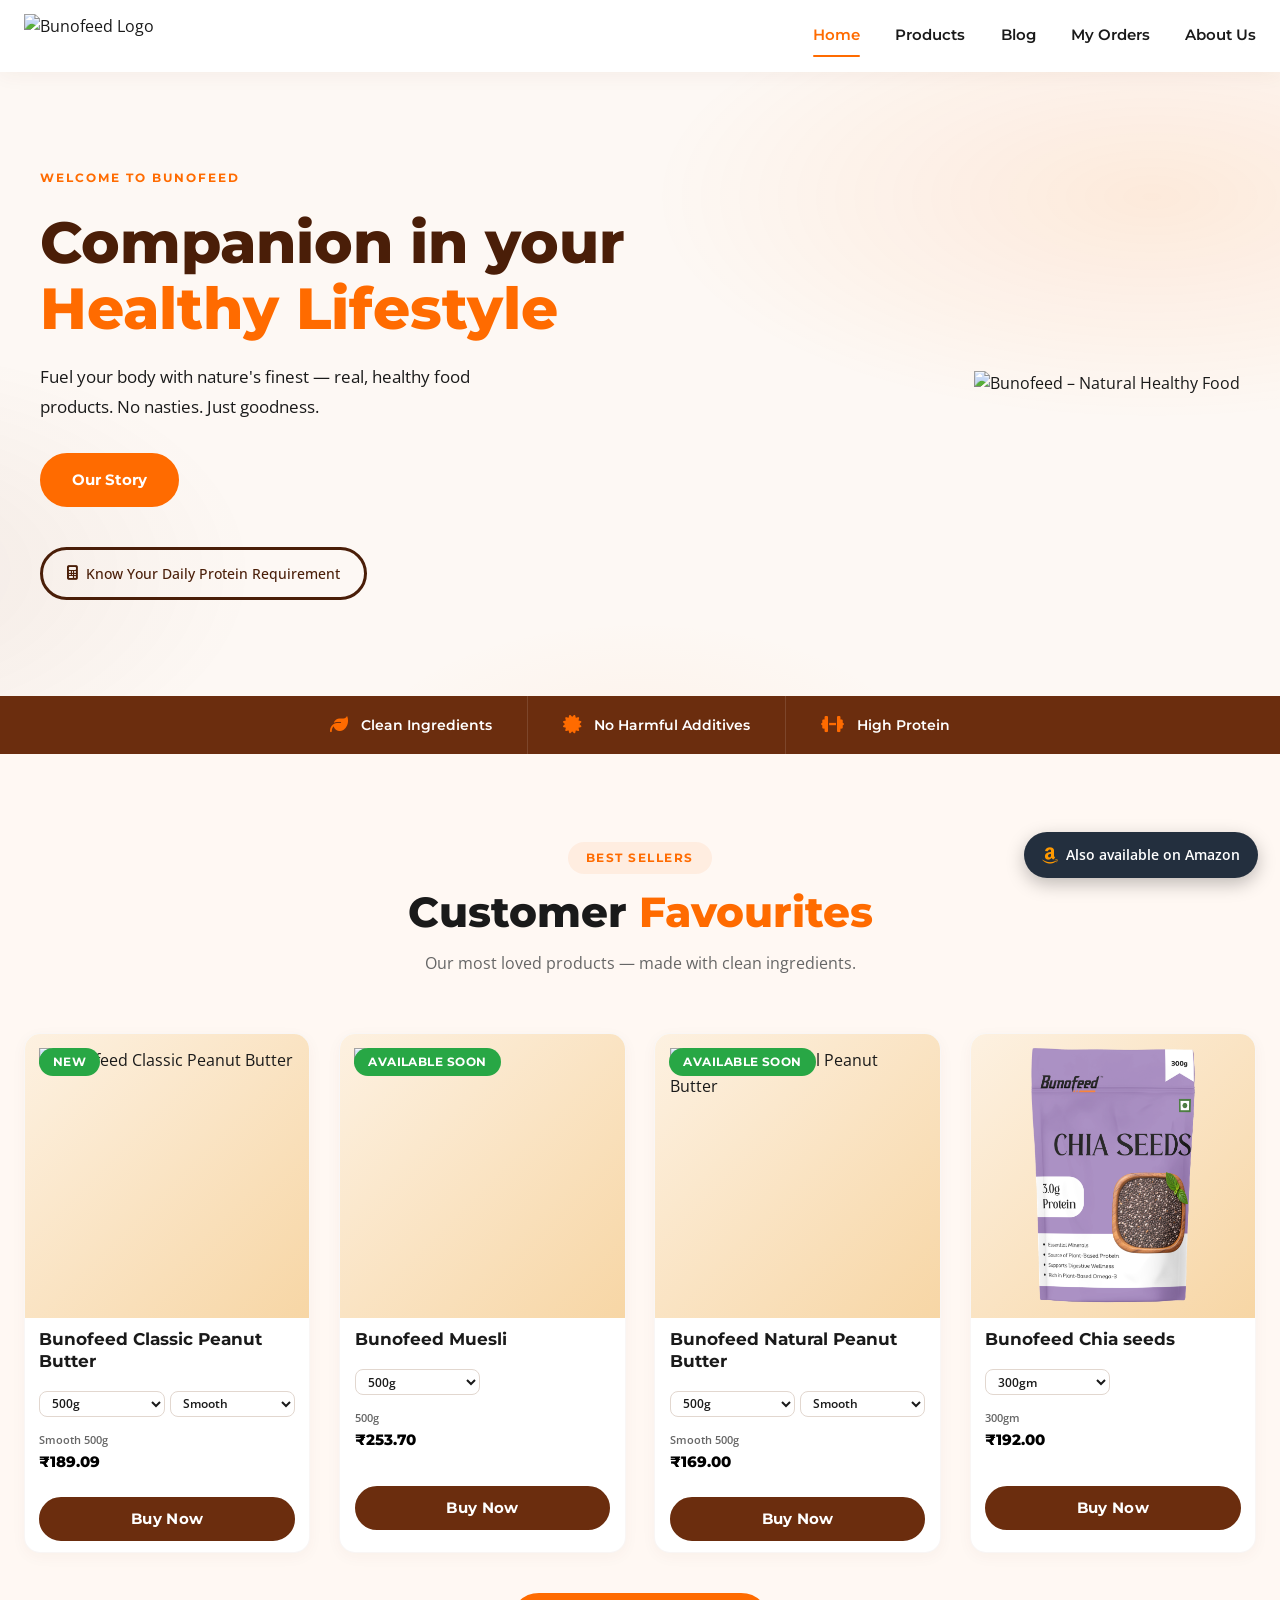
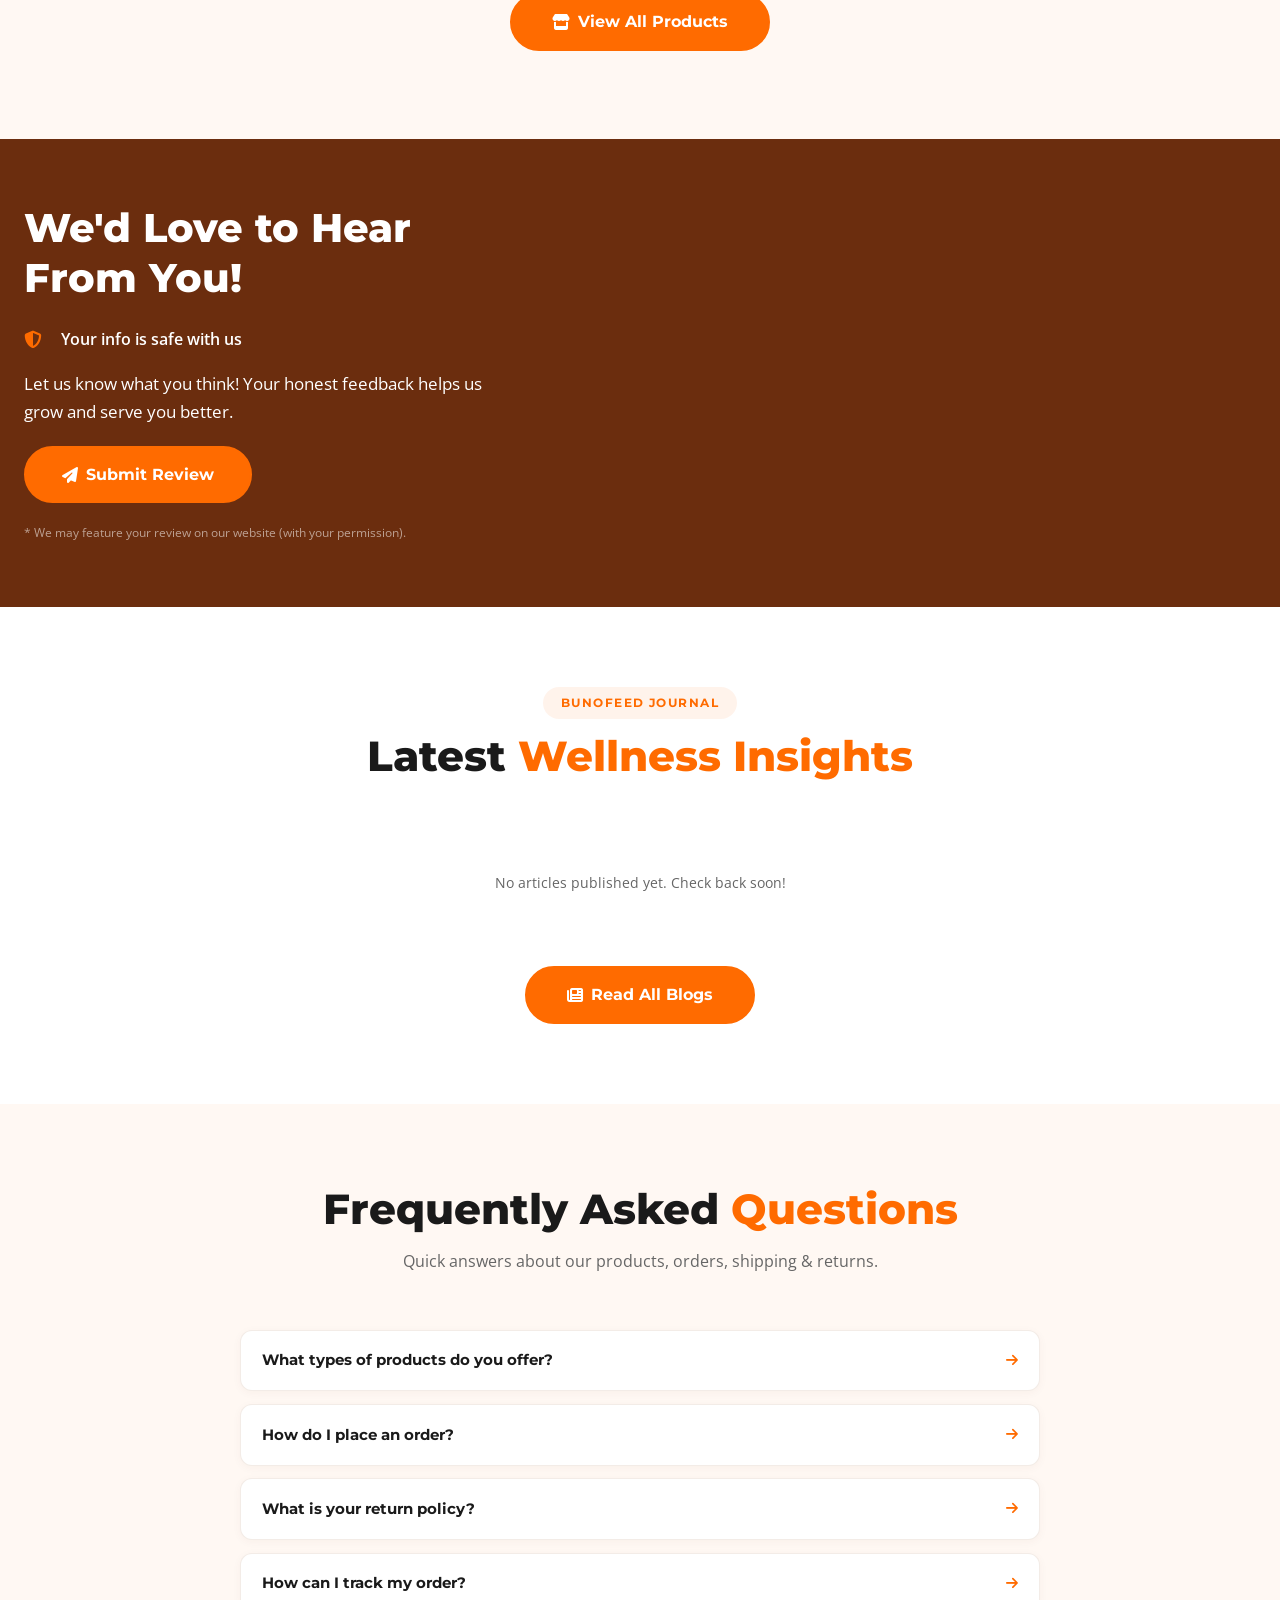
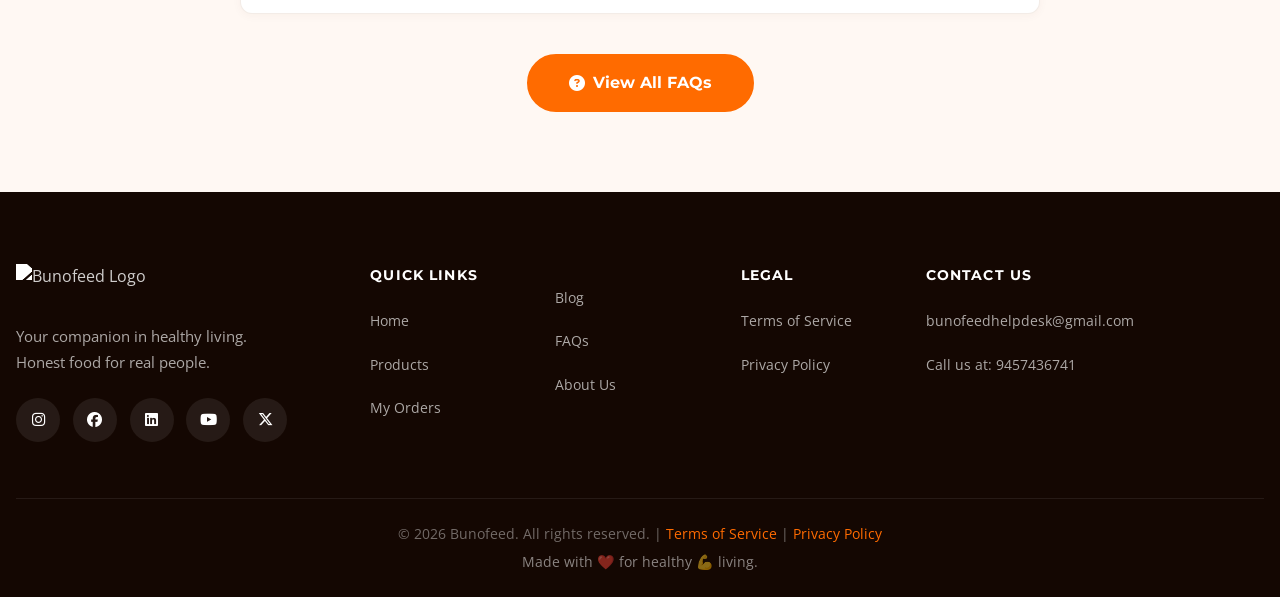
==== index.html @ ca1f2209 "Add files via upload" ====
<!DOCTYPE html>
<html lang="en">
<head>
<!-- Google tag (gtag.js) -->
<script async src="https://www.googletagmanager.com/gtag/js?id=G-GJ6EV9SN7Q"></script>
<script>
  window.dataLayer = window.dataLayer || [];
  function gtag(){dataLayer.push(arguments);}
  gtag('js', new Date());

  gtag('config', 'G-GJ6EV9SN7Q', { debug_mode: true });
</script>
  <!-- Character Encoding -->
  <meta charset="UTF-8">

  <!-- Mobile Responsive -->
  <meta name="viewport" content="width=device-width, initial-scale=1.0, viewport-fit=cover">

  <!-- Primary SEO -->
  <title>Bunofeed | Healthy Food & Supplements Online – Peanut Butter, Oats, Muesli & Whey Protein</title>

  <meta name="description" content="Shop premium healthy food products and fitness supplements at Bunofeed. Explore Peanut Butter, Oats, Muesli, Whey Protein, and more nutritious products delivered to your doorstep.">

  <meta name="robots" content="index, follow">
  <meta name="author" content="Bunofeed">

  <!-- Canonical URL -->
  <link rel="canonical" href="https://bunofeed.in/">

  <!-- Theme Color -->
  <meta name="theme-color" content="#ffffff">

  <!-- Mobile Web App -->
  <meta name="apple-mobile-web-app-capable" content="yes">
  <meta name="apple-mobile-web-app-status-bar-style" content="black-translucent">
  <meta name="apple-mobile-web-app-title" content="Bunofeed">
  <meta name="mobile-web-app-capable" content="yes">

   <!-- Favicons -->
<link rel="icon" type="image/png" sizes="32x32" href="/images/favicon-32x32.png">
<link rel="icon" type="image/png" sizes="16x16" href="/images/favicon-16x16.png">
<link rel="icon" type="image/png" sizes="192x192" href="/images/favicon-192x192.png">
<link rel="apple-touch-icon" sizes="180x180" href="/images/apple-touch-icon.png">
<link rel="manifest" href="/site.webmanifest">
  

  <!-- Open Graph -->
  <meta property="og:type" content="website">
  <meta property="og:site_name" content="Bunofeed">
  <meta property="og:locale" content="en_IN">
  <meta property="og:url" content="https://bunofeed.in/">
  <meta property="og:title" content="Bunofeed | Healthy Food & Supplements Online">
  <meta property="og:description" content="Shop premium healthy food products and supplements including Peanut Butter, Oats, Muesli, Whey Protein and more.">
  <meta property="og:image" content="https://bunofeed.in/images/web_cover_image2.png">
  <meta property="og:image:width" content="1200">
  <meta property="og:image:height" content="630">
  <meta property="og:image:alt" content="Bunofeed — Clean Nutrition Products">

  <!-- Twitter Card -->
  <meta name="twitter:card" content="summary_large_image">
  <meta name="twitter:site" content="@bunofeed">
  <meta name="twitter:title" content="Bunofeed | Healthy Food & Supplements Online">
  <meta name="twitter:description" content="Shop premium healthy food products and supplements including Peanut Butter, Oats, Muesli, Whey Protein and more.">
  <meta name="twitter:image" content="https://bunofeed.in/images/web_cover_image2.png">



  <!-- Website Schema -->
  <script type="application/ld+json">
  {
    "@context": "https://schema.org",
    "@type": "WebSite",
    "name": "Bunofeed",
    "url": "https://bunofeed.in/",
    "description": "Premium healthy food products and fitness supplements — Peanut Butter, Oats, Muesli, Whey Protein delivered across India.",
    "potentialAction": {
      "@type": "SearchAction",
      "target": "https://bunofeed.in/shop.html?q={search_term_string}",
      "query-input": "required name=search_term_string"
    }
  }
  </script>

  <!-- Organization Schema -->
  <script type="application/ld+json">
  {
    "@context": "https://schema.org",
    "@type": "Organization",
    "name": "Bunofeed",
    "url": "https://bunofeed.in/",
    "logo": "https://bunofeed.in/images/logo2.png",
    "description": "Premium healthy food products and fitness supplements — Peanut Butter, Oats, Muesli, Whey Protein delivered across India.",
    "foundingDate": "2026",
    "email": "bunofeedhelpdesk@gmail.com",
    "areaServed": "IN",
    "contactPoint": {
      "@type": "ContactPoint",
      "email": "bunofeedhelpdesk@gmail.com",
      "contactType": "customer support",
      "areaServed": "IN",
      "availableLanguage": "English"
    },
    "sameAs": [
      "https://www.instagram.com/bunofeed",
      "https://www.youtube.com/channel/UC1f1x5hzWl1hBn3tpF--vnQ",
      "https://x.com/bunofeed",
      "https://www.facebook.com/bunofeed",
      "https://www.linkedin.com/in/akash-kumar-995739293"
    ]
  }
  </script>

  <!-- BreadcrumbList Schema -->
  <script type="application/ld+json">
  {
    "@context": "https://schema.org",
    "@type": "BreadcrumbList",
    "itemListElement": [
      { "@type": "ListItem", "position": 1, "name": "Home",     "item": "https://bunofeed.in/" },
      { "@type": "ListItem", "position": 2, "name": "Products", "item": "https://bunofeed.in/shop.html" },
      { "@type": "ListItem", "position": 3, "name": "Blog",     "item": "https://bunofeed.in/blog.html" },
      { "@type": "ListItem", "position": 4, "name": "About Us", "item": "https://bunofeed.in/about.html" }
    ]
  }
  </script>
    
  

  <!-- LocalBusiness Schema -->
  <script type="application/ld+json">
  {
    "@context": "https://schema.org",
    "@type": "LocalBusiness",
    "name": "Bunofeed Foods Private Limited",
    "url": "https://bunofeed.in/",
    "logo": "https://bunofeed.in/images/logo2.png",
    "image": "https://bunofeed.in/images/web_cover_image2.png",
    "description": "Premium healthy food products and fitness supplements — Peanut Butter, Oats, Muesli, Whey Protein delivered across India.",
    "email": "bunofeedhelpdesk@gmail.com",
    "address": {
      "@type": "PostalAddress",
      "addressRegion": "Uttar Pradesh",
      "addressCountry": "IN"
    },
    "areaServed": {
      "@type": "Country",
      "name": "India"
    },
    "priceRange": "₹₹",
    "currenciesAccepted": "INR",
    "paymentAccepted": "Credit Card, Debit Card, UPI, Net Banking",
    "hasMap": "https://bunofeed.in/",
    "sameAs": [
      "https://www.instagram.com/bunofeed?igsh=cGFyaXpsbGRzczh0",
      "https://www.youtube.com/channel/UC1f1x5hzWl1hBn3tpF--vnQ",
      "https://x.com/bunofeed",
      "https://www.facebook.com/bunofeed",
      "https://www.linkedin.com/in/akash-kumar-995739293"
    ]
  }
  </script>

  <!-- hreflang -->
  <link rel="alternate" hreflang="en-in" href="https://bunofeed.in/"/>
  <link rel="alternate" hreflang="x-default" href="https://bunofeed.in/"/>

  <!-- Fonts -->
  <link rel="preconnect" href="https://fonts.googleapis.com"/>
  <link rel="preconnect" href="https://fonts.gstatic.com" crossorigin/>
  <link href="https://fonts.googleapis.com/css2?family=Montserrat:wght@400;600;700;800&family=Open+Sans:wght@400;500;600&display=swap" rel="stylesheet"/>
  <!-- Icons -->
  <link rel="stylesheet" href="https://cdnjs.cloudflare.com/ajax/libs/font-awesome/6.5.0/css/all.min.css"/>
  <!-- Styles -->
  <link rel="stylesheet" href="/style.css"/>

  <style>
    /* ── Homepage Blog Preview Section ── */
    .blog-preview-section {
      padding: 5rem 1.5rem;
      background: var(--white);
    }
    .hp-blog-grid {
      display: grid;
      grid-template-columns: repeat(3, 1fr);
      gap: 1.8rem;
      max-width: 1100px;
      margin: 0 auto;
    }
    @media(max-width:900px){ .hp-blog-grid { grid-template-columns: repeat(2,1fr); } }
    @media(max-width:580px){ .hp-blog-grid { grid-template-columns: 1fr; gap:1.2rem; } }

    .hp-blog-card {
      background: var(--white);
      border-radius: 14px;
      overflow: hidden;
      box-shadow: 0 4px 18px rgba(107,45,14,0.08);
      border: 1px solid rgba(139,69,19,0.07);
      transition: transform 0.22s ease, box-shadow 0.22s ease;
      display: flex; flex-direction: column;
    }
    .hp-blog-card:hover { transform: translateY(-5px); box-shadow: 0 14px 40px rgba(107,45,14,0.13); }

    .hp-blog-card a.card-img-link { display: block; text-decoration: none; }
    .hp-blog-card-img {
      width: 100%; height: 180px;
      object-fit: cover; display: block; background: #f2e9e2;
    }
    .hp-blog-card-img-ph {
      width:100%; height:180px;
      background: linear-gradient(135deg,#f2e9e2,#e0d4cc);
      display:flex; align-items:center; justify-content:center;
      font-size:2.5rem; color:#c0a898;
    }
    .hp-blog-card-body { padding: 1.2rem 1.3rem 1.4rem; display:flex; flex-direction:column; flex:1; }
    .hp-blog-card-meta {
      display: flex; align-items: center; gap: 0.6rem; margin-bottom: 0.6rem; flex-wrap: wrap;
    }
    .hp-blog-card-cat {
      font-family: var(--font-head); font-size: 0.65rem; font-weight: 800;
      text-transform: uppercase; letter-spacing: 0.07em;
      background: rgba(255,107,0,0.1); color: var(--orange);
      padding: 2px 9px; border-radius: 20px;
    }
    .hp-blog-card-date { font-size: 0.73rem; color: var(--gray); }
    .hp-blog-card-title {
      font-family: var(--font-head); font-size: 0.98rem; font-weight: 800;
      color: var(--dark); margin-bottom: 0.55rem; line-height: 1.4;
      display: -webkit-box; -webkit-line-clamp: 2; -webkit-box-orient: vertical; overflow: hidden;
    }
    .hp-blog-card-title a { color: inherit; text-decoration: none; }
    .hp-blog-card-title a:hover { color: var(--orange); }
    .hp-blog-card-excerpt {
      font-size: 0.83rem; color: var(--gray); line-height: 1.6; flex: 1;
      display: -webkit-box; -webkit-line-clamp: 2; -webkit-box-orient: vertical; overflow: hidden;
      margin-bottom: 1rem;
    }
    .hp-blog-read-more {
      font-family: var(--font-head); font-weight: 700; font-size: 0.78rem;
      color: var(--orange); text-decoration: none;
      display: inline-flex; align-items: center; gap: 0.4rem;
      transition: gap 0.2s;
    }
    .hp-blog-read-more:hover { gap: 0.7rem; }
    @keyframes hpSpin { to { transform: rotate(360deg); } }

    /* ── Homepage FAQ Preview Section ── */
    .faq-preview-section {
      padding: 5rem 1.5rem;
      background: var(--off-white);
    }
    .faq-preview-grid {
      max-width: 800px;
      margin: 0 auto;
      display: flex;
      flex-direction: column;
      gap: 0.8rem;
    }
    .faq-preview-item {
      border: 1px solid rgba(139,69,19,0.1);
      border-radius: 12px;
      background: var(--white);
      box-shadow: 0 2px 10px rgba(107,45,14,0.04);
      padding: 1.1rem 1.3rem;
      font-family: var(--font-head);
      font-weight: 700;
      font-size: 0.95rem;
      color: var(--dark);
      display: flex;
      align-items: center;
      justify-content: space-between;
      gap: 1rem;
      text-decoration: none;
      transition: box-shadow 0.25s ease, color 0.2s ease;
    }
    .faq-preview-item:hover {
      color: var(--orange);
      box-shadow: 0 8px 24px rgba(107,45,14,0.1);
    }
    .faq-preview-item i {
      color: var(--orange);
      flex-shrink: 0;
      font-size: 0.85rem;
    }
  </style>
  <!-- Meta Pixel Code -->
<script>
!function(f,b,e,v,n,t,s)
{if(f.fbq)return;n=f.fbq=function(){n.callMethod?
n.callMethod.apply(n,arguments):n.queue.push(arguments)};
if(!f._fbq)f._fbq=n;n.push=n;n.loaded=!0;n.version='2.0';
n.queue=[];t=b.createElement(e);t.async=!0;
t.src=v;s=b.getElementsByTagName(e)[0];
s.parentNode.insertBefore(t,s)}(window, document,'script',
'https://connect.facebook.net/en_US/fbevents.js');
fbq('init', '1556539716263110');
fbq('track', 'PageView');
</script>
<noscript><img height="1" width="1" style="display:none"
src="https://www.facebook.com/tr?id=1556539716263110&ev=PageView&noscript=1"
/></noscript>
<!-- End Meta Pixel Code -->
</head>

  <!-- FLOATING AMAZON BADGE -->
  <a href="https://www.amazon.in/l/27943762031?me=A3PX2HS9RDHR7D&tag=ShopReferral_3b733bd7-b7f9-405c-997c-deae67987b26&ref=ls_srb_sn"
     target="_blank" rel="noopener noreferrer" id="amazon-float-badge" aria-label="Also available on Amazon">
    <i class="fab fa-amazon" aria-hidden="true"></i>
    <span>Also available on Amazon</span>
  </a>
  <style>
    #amazon-float-badge {
      position: fixed;
      bottom: 22px;
      right: 22px;
      z-index: 9999;
      display: flex;
      align-items: center;
      gap: 8px;
      background: #232F3E;
      color: #ffffff;
      padding: 12px 18px;
      border-radius: 50px;
      text-decoration: none;
      font-family: 'Open Sans', sans-serif;
      font-weight: 600;
      font-size: 0.85rem;
      box-shadow: 0 6px 18px rgba(0,0,0,0.25);
      transition: transform 0.2s ease, box-shadow 0.2s ease, background 0.2s ease;
    }
    #amazon-float-badge i {
      color: #FF9900;
      font-size: 1.15rem;
    }
    #amazon-float-badge:hover {
      transform: translateY(-3px);
      box-shadow: 0 10px 22px rgba(0,0,0,0.3);
      background: #37475A;
    }
    @media (max-width: 480px) {
      #amazon-float-badge {
        bottom: 16px;
        right: 16px;
        padding: 10px 14px;
        font-size: 0.75rem;
      }
      #amazon-float-badge span { display: none; }
      #amazon-float-badge i { font-size: 1.3rem; }
      #amazon-float-badge { border-radius: 50%; width: 48px; height: 48px; justify-content: center; padding: 0; }
    }
  </style>

  <!-- CAMPAIGN BANNER -->
  <div id="campaign-banner" role="alert" aria-live="polite"></div>

  <!-- NAVBAR -->
  <header class="navbar">
    <div class="nav-container">
      <a href="/index.html" class="logo" aria-label="Bunofeed Home">
        <img src="https://bunofeed.in/images/logo2.png" alt="Bunofeed Logo" class="logo-img"/>

      </a>
      <button class="hamburger" id="hamburger" aria-label="Toggle menu" aria-expanded="false">
        <span></span><span></span><span></span>
      </button>
      <nav class="nav-links" id="navLinks" aria-label="Main navigation">
        <a href="/index.html"    class="nav-link active">Home</a>
        <a href="/shop.html"     class="nav-link">Products</a>
        <a href="/blog.html"     class="nav-link">Blog</a>
        <a href="/orders.html"   class="nav-link">My Orders</a>
        <a href="/about.html"    class="nav-link">About Us</a>
      </nav>
    </div>
  </header>

  <!-- HERO SECTION -->
  <section class="hero" id="home">
    <div class="hero-content">
      <p class="hero-sub" id="hero-sub">Welcome to Bunofeed</p>
      <h1 class="hero-title" id="hero-title">
        Companion in your<br/>
        <span class="hero-highlight">Healthy Lifestyle</span>
      </h1>
      <p class="hero-desc" id="hero-desc">
        Fuel your body with nature's finest — real & healthy food products. No nasties. Just goodness.
      </p>
      <div class="hero-btns">
        
        <a href="/about.html" class="btn btn-primary">Our Story</a>
      </div>
      <div style="margin-top:1.2rem;">
  <a href="/protein-calculator.html" class="protein-btn">
    <i class="fas fa-calculator"></i>
    Know Your Daily Protein Requirement
  </a>
</div>

<style>
.protein-btn{
  display:inline-flex;
  align-items:center;
  gap:.5rem;
  font-size:.9rem;
  padding:12px 24px;
  min-height:48px;
  background:transparent;
  color:var(--brown-dark);
  border:3px solid var(--brown-dark);
  border-radius:9999px;
  font-weight:500;
  text-decoration:none;
  transition:all 0.3s ease;
}

.protein-btn:hover{
  background:var(--brown-dark);
  color:#ffffff;
  transform:translateY(-2px);
  box-shadow:0 4px 12px rgba(78,52,46,0.25);
}

.protein-btn:hover i{
  transform:scale(1.1);
}

.protein-btn i{
  transition:transform 0.3s ease;
}
</style>
      </div>
    </div>
    <div class="hero-image">
      <div class="hero-img-wrap">
        <img src="https://bunofeed.in/images/web_cover_image2.png" alt="Bunofeed – Natural Healthy Food" class="hero-photo">

      </div>
    </div>
  </section>

  <!-- FEATURES STRIP -->
  <section class="features-strip" aria-label="Key features">
    <div class="feature-item">
      <i class="fas fa-leaf" aria-hidden="true"></i>
      <span>Clean Ingredients</span>
    </div>
    <div class="feature-item">
      <i class="fas fa-certificate" aria-hidden="true"></i>
      <span>No Harmful Additives</span>
    </div>
    <div class="feature-item">
      <i class="fas fa-dumbbell" aria-hidden="true"></i>
      <span>High Protein</span>
    </div>
  </section>

  <!-- BEST SELLERS -->
  <section class="products" id="shop">
    <div class="section-header">
      <p class="section-tag">Best Sellers</p>
      <h2>Customer <span>Favourites</span></h2>
      <p class="section-desc">Our most loved products — made with clean ingredients.</p>
    </div>
    <div class="products-grid" id="products-grid"></div>
    <div style="text-align:center;margin-top:2.5rem;">
      <a href="/shop.html" class="btn btn-primary" style="padding:14px 40px;font-size:1rem;min-height:48px;display:inline-flex;">
        <i class="fas fa-store" aria-hidden="true"></i> View All Products
      </a>
    </div>
  </section>

  <!-- CUSTOMER FEEDBACK SECTION -->
  <section class="feedback-section" id="feedback">
    <div class="feedback-inner">
      <div class="feedback-left">
        <h2>We'd Love to <span style="color: #fff";>Hear From You!</span></h2>
        <div class="feedback-perks">
            <div class="perk-item">
            <i class="fas fa-shield-alt" aria-hidden="true"></i>
            <span>Your info is safe with us</span>
            </div>
      <div class="feedback-right">
        <p class="presubmitnote">
          Let us know what you think! Your honest feedback helps us grow and serve you better.
        </p>
        <a href="#" data-feedback-link
           target="_blank" rel="noopener noreferrer"
           class="btn btn-primary feedback-submit" style="min-height:48px;">
          <i class="fas fa-paper-plane" aria-hidden="true"></i> Submit Review
        </a>
        <p class="form-note">* We may feature your review on our website (with your permission).</p>
      </div>
    </div>
  </section>

  
  <!-- =========================================================
       BLOG PREVIEW SECTION — Latest Articles
       (correctly placed: after feedback, before footer)
       ========================================================= -->
  <section class="blog-preview-section" id="blog">
    <div class="section-header">
      <p class="section-tag">Bunofeed Journal</p>
      <h2>Latest <span>Wellness Insights</span></h2>
         </div>

    <!-- Loading spinner -->
    <div id="hp-blog-loading" style="text-align:center;padding:2rem 0;">
      <div style="display:inline-block;width:36px;height:36px;border:3px solid #e0d4cc;border-top-color:var(--orange);border-radius:50%;animation:hpSpin 0.7s linear infinite;"></div>
    </div>

    <!-- Cards grid -->
    <div class="hp-blog-grid" id="hp-blog-grid" style="display:none;"></div>

    <!-- Empty / error state -->
    <div id="hp-blog-empty" style="display:none;text-align:center;padding:2rem;color:var(--gray);font-size:.9rem;">
      No articles published yet. Check back soon!
    </div>

    <div style="text-align:center;margin-top:2.5rem;">
      <a href="/blog.html" class="btn btn-primary" style="padding:14px 40px;font-size:1rem;min-height:48px;display:inline-flex;">
        <i class="fas fa-newspaper" aria-hidden="true"></i> Read All Blogs
      </a>
    </div>
  </section>

        <!-- =========================================================
       FAQ PREVIEW SECTION
       ========================================================= -->
  <section class="faq-preview-section" id="faq">
    <div class="section-header">
            <h2>Frequently Asked <span>Questions</span></h2>
      <p class="section-desc">Quick answers about our products, orders, shipping & returns.</p>
    </div>
    <div class="faq-preview-grid">
      <a href="/faq.html" class="faq-preview-item">
        What types of products do you offer?
        <i class="fas fa-arrow-right" aria-hidden="true"></i>
      </a>
      <a href="/faq.html" class="faq-preview-item">
        How do I place an order?
        <i class="fas fa-arrow-right" aria-hidden="true"></i>
      </a>
      <a href="/faq.html" class="faq-preview-item">
        What is your return policy?
        <i class="fas fa-arrow-right" aria-hidden="true"></i>
      </a>
      <a href="/faq.html" class="faq-preview-item">
        How can I track my order?
        <i class="fas fa-arrow-right" aria-hidden="true"></i>
      </a>
    </div>
    <div style="text-align:center;margin-top:2.5rem;">
      <a href="/faq.html" class="btn btn-primary" style="padding:14px 40px;font-size:1rem;min-height:48px;display:inline-flex;">
        <i class="fas fa-circle-question" aria-hidden="true"></i> View All FAQs
      </a>
    </div>
  </section>

  <!-- CHECKOUT MODAL -->
  <div class="checkout-modal-overlay" id="checkout-modal-overlay">
    <div class="checkout-modal">
      <button class="checkout-close" id="checkout-close-btn" aria-label="Close Checkout"><i class="fas fa-times"></i></button>
      <h2>Secure Checkout</h2>
      <form class="checkout-form" id="checkout-form">
        <div class="form-group">
          <label>Full Name <span>*</span></label>
          <input type="text" id="cust-name" class="form-input" placeholder="Your full name" required>
          <div class="error-msg" id="name-error">Please enter your full name</div>
        </div>
        <div class="form-group">
          <label>Mobile Number <span>*</span></label>
          <input type="tel" id="cust-phone" class="form-input" placeholder="10-digit mobile number" required maxlength="10">
          <div class="error-msg" id="phone-error">Please enter a valid 10-digit mobile number</div>
        </div>
        <div class="form-group">
          <label>Email ID <span>*</span></label>
          <input type="email" id="cust-email" class="form-input" placeholder="Email address" required>
          <div class="error-msg" id="email-error">Please enter a valid email address</div>
        </div>
        <div class="form-group">
          <label>Full Address <span>*</span></label>
          <input type="text" id="cust-address" class="form-input" placeholder="House no, Street, Landmark" required>
          <div class="error-msg" id="address-error">Please enter your delivery address</div>
        </div>
        <div class="form-group">
          <label>Pincode <span>*</span></label>
          <input type="text" id="cust-pincode" class="form-input" placeholder="6-digit pincode" required maxlength="6">
          <div class="error-msg" id="pincode-error">Please enter a valid 6-digit pincode</div>
        </div>
        <div class="form-group" style="border: 1px dashed #e0d4cc; padding: 1rem; border-radius: 10px; background: #fffaf7;">
          <label style="color: #6B2D0E; font-size: 0.78rem;">Have a Promo/Coupon Code?</label>
          <div style="display: flex; gap: 0.5rem; margin-top: 0.3rem; align-items: stretch; min-width: 0;">
            <input type="text" id="coupon-code" class="form-input" placeholder="Enter coupon code" style="flex: 1; min-width: 0; text-transform: uppercase;">
            <button type="button" class="btn btn-brown" id="apply-coupon-btn" style="flex-shrink: 0; white-space: nowrap; min-height: 40px; padding: 0 15px; font-size: 0.8rem;">Apply</button>
          </div>
          <div id="coupon-msg" style="font-size: 0.75rem; font-weight: 600; margin-top: 5px;"></div>
        </div>
        <p style="color:red; font-size:0.8rem; line-height:1.4;">Please enter your email address and phone number carefully, as your complete order details and status updates will be shared via your email/phone number.</p>
        <button type="submit" class="btn btn-primary checkout-btn" id="proceed-pay-btn" style="min-height:48px;">
          Proceed to Pay
        </button>
      </form>
    </div>
  </div>

  <!-- FOOTER -->
  <footer class="footer" id="contact">
    <div class="footer-grid">
      <div class="footer-brand">
        <img src="https://bunofeed.in/images/logo2.png" alt="Bunofeed Logo" class="logo-img footer-logo-img"/>
        <p>Your companion in healthy living. Honest food for real people.</p>
        <div class="social-links">
          <a href="https://www.instagram.com/bunofeed?igsh=cGFyaXpsbGRzczh0" data-social="instagram" target="_blank" rel="noopener noreferrer" aria-label="Instagram">
            <i class="fab fa-instagram" aria-hidden="true"></i>
          </a>
          <a href="https://www.facebook.com" data-social="facebook" target="_blank" rel="noopener noreferrer" aria-label="Facebook">
            <i class="fab fa-facebook" aria-hidden="true"></i>
          </a>
          <a href="https://www.linkedin.com/in/akash-kumar-995739293" data-social="linkedin" target="_blank" rel="noopener noreferrer" aria-label="LinkedIn">
            <i class="fab fa-linkedin" aria-hidden="true"></i>
          </a>
          <a href="https://www.youtube.com/channel/UC1f1x5hzWl1hBn3tpF--vnQ" data-social="youtube" target="_blank" rel="noopener noreferrer" aria-label="YouTube">
            <i class="fab fa-youtube" aria-hidden="true"></i>
          </a>
          <a href="https://x.com/bunofeed" data-social="twitter" target="_blank" rel="noopener noreferrer" aria-label="X / Twitter">
            <i class="fab fa-x-twitter" aria-hidden="true"></i>
          </a>
        </div>
      </div>
      <div class="footer-col">
        <h4>Quick Links</h4>
        <a href="/index.html">Home</a>
        <a href="/shop.html">Products</a>
        <a href="/orders.html">My Orders</a>
      </div>   
      <div class="footer-col">
        <h4></h4>   
        <a href="/blog.html">Blog</a> 
        <a href="/faq.html">FAQs</a>
        <a href="/about.html">About Us</a>
      </div>
      <div class="footer-col">
        <h4>Legal</h4>
        <a href="/terms.html">Terms of Service</a>
        <a href="/privacy.html">Privacy Policy</a>
      </div>
      <div class="footer-col">
        <h4>Contact Us</h4>
        <p>
          <a href="mailto:bunofeedhelpdesk@gmail.com" data-email>Mail to: bunofeedhelpdesk@gmail.com</a>
                    <a >Call us at: 9457436741</a></p>   
</p>   
      </div>
    </div>
    <div class="footer-bottom">
      <p>© 2026 Bunofeed. All rights reserved. |
        <a href="/terms.html">Terms of Service</a> |
        <a href="/privacy.html">Privacy Policy</a>
      </p>
      <span class="footer-highlight">Made with ❤️ for healthy 💪 living.</span>
    </div>
  </footer>

  <!-- Scripts -->
  <script src="https://checkout.razorpay.com/v1/checkout.js"></script>
  <script src="/products.js"></script>
  <script src="/api.js"></script>
  <script src="/modal.js"></script>
  <script src="/script.js"></script>

  <!-- Homepage Blog Loader -->
  <script>
  (function() {
    function formatDateShort(dateStr) {
      if (!dateStr) return '';
      try { return new Date(dateStr).toLocaleDateString('en-IN', { day:'numeric', month:'short', year:'numeric' }); }
      catch(e) { return ''; }
    }
    function escH(s) {
      return String(s||'').replace(/&/g,'&amp;').replace(/</g,'&lt;').replace(/>/g,'&gt;').replace(/"/g,'&quot;');
    }
    function buildHpCard(post) {
      const slug    = post.slug || post.blogId || '';
      const readUrl = '/blog-post.html?slug=' + encodeURIComponent(slug);
      const el = document.createElement('article');
      el.className = 'hp-blog-card';
      el.innerHTML =
        '<a class="card-img-link" href="' + readUrl + '" aria-label="' + escH(post.title) + '">'
        + (post.imageUrl
          ? '<img class="hp-blog-card-img" src="' + escH(post.imageUrl) + '" alt="' + escH(post.title) + '" loading="lazy" onerror="this.style.display=\'none\';this.nextElementSibling.style.display=\'flex\'"/><div class="hp-blog-card-img-ph" style="display:none;">📝</div>'
          : '<div class="hp-blog-card-img-ph">📝</div>')
        + '</a>'
        + '<div class="hp-blog-card-body">'
        + '<div class="hp-blog-card-meta">'
        + (post.category ? '<span class="hp-blog-card-cat">' + escH(post.category) + '</span>' : '')
        + (post.pubDate  ? '<span class="hp-blog-card-date">' + formatDateShort(post.pubDate) + '</span>' : '')
        + '</div>'
        + '<h3 class="hp-blog-card-title"><a href="' + readUrl + '">' + escH(post.title) + '</a></h3>'
        + '<p class="hp-blog-card-excerpt">' + escH(post.excerpt||'') + '</p>'
        + '<a class="hp-blog-read-more" href="' + readUrl + '">Read More <i class="fas fa-arrow-right"></i></a>'
        + '</div>';
      return el;
    }

    async function loadHomepageBlog() {
      const loadEl  = document.getElementById('hp-blog-loading');
      const gridEl  = document.getElementById('hp-blog-grid');
      const emptyEl = document.getElementById('hp-blog-empty');
      if (!loadEl || !gridEl || !window.BUNOFEED_API) return;

      try {
        const res = await window.BUNOFEED_API.get('blogPosts', { limit: '3' });
        loadEl.style.display = 'none';
        if (res.status !== 'success' || !res.posts || res.posts.length === 0) {
          emptyEl.style.display = 'block';
          return;
        }
        res.posts.forEach(function(p) { gridEl.appendChild(buildHpCard(p)); });
        gridEl.style.display = 'grid';
      } catch(err) {
        loadEl.style.display = 'none';
        emptyEl.style.display = 'block';
      }
    }

    document.addEventListener('DOMContentLoaded', function() {
      setTimeout(loadHomepageBlog, 150);
    });
  })();
  </script>

</body>
</html>
---- style.css ----
/* ============================================================
   BUNOFEED — Main Stylesheet  (style.css)
   Brand Colors: #6B2D0E (brown), #FF6B00 (orange), #fff
   Mobile-first, fully responsive for iOS & Android
   Fully optimized for 60fps scrolling and Safari viewports
   ============================================================ */

/* ---- CSS Variables ---- */
:root {
  --brown:        #6B2D0E;
  --brown-dark:   #4a1e08;
  --brown-light:  #8B4513;
  --orange:       #FF6B00;
  --orange-light: #FF8C38;
  --white:        #FFFFFF;
  --off-white:    #FFF8F3;
  --gray:         #666666;
  --light-gray:   #f5f5f5;
  --dark:         #1a1a1a;
  --font-head:    'Montserrat', sans-serif;
  --font-body:    'Open Sans', sans-serif;
  --shadow:       0 10px 30px rgba(107,45,14,0.1);
  --radius:       16px;
  --transition:   0.3s cubic-bezier(0.16, 1, 0.3, 1);
  --nav-height:   72px;
}

/* ---- Reset ---- */
*, *::before, *::after {
  box-sizing: border-box;
  margin: 0;
  padding: 0;
  -webkit-tap-highlight-color: transparent; /* removes blue flash on iOS tap */
}
html {
  scroll-behavior: smooth;
  -webkit-text-size-adjust: 100%;
  text-size-adjust: 100%;
}
body {
  font-family: var(--font-body);
  color: var(--dark);
  background: var(--white);
  line-height: 1.6;
  overflow-x: hidden;
  -webkit-font-smoothing: antialiased;
  -moz-osx-font-smoothing: grayscale;
}
img {
  max-width: 100%;
  display: block;
  height: auto;
}
a  { text-decoration: none; color: inherit; }
ul { list-style: none; }

/* ---- Utility ---- */
.container {
  width: 100%;
  max-width: 1280px;
  margin: 0 auto;
  padding: 0 1.5rem;
}

/* ============================================================
   CAMPAIGN BANNER
   ============================================================ */
#campaign-banner {
  display: none;
  width: 100%;
  padding: 12px 1.5rem;
  text-align: center;
  font-family: var(--font-head);
  font-weight: 600;
  font-size: 0.88rem;
  letter-spacing: 0.02em;
  position: relative;
  z-index: 1001;
}
#campaign-banner a {
  text-decoration: underline;
  margin-left: 0.5rem;
  font-weight: 700;
  opacity: 0.9;
}
#campaign-banner a:hover { opacity: 1; }
#banner-close {
  position: absolute;
  right: 12px;
  top: 50%;
  transform: translateY(-50%);
  background: none;
  border: none;
  cursor: pointer;
  font-size: 1.25rem;
  opacity: 0.75;
  line-height: 1;
  padding: 8px; /* tactile minimum */
  display: flex;
  align-items: center;
  justify-content: center;
}
#banner-close:hover { opacity: 1; }

/* ============================================================
   BUTTONS
   ============================================================ */
.btn {
  display: inline-flex;
  align-items: center;
  justify-content: center;
  gap: 0.5rem;
  padding: 13px 30px;
  border-radius: 50px;
  font-family: var(--font-head);
  font-weight: 700;
  font-size: 0.95rem;
  cursor: pointer;
  transition: var(--transition);
  border: 2px solid transparent;
  text-align: center;
  white-space: nowrap;
  -webkit-appearance: none;
  appearance: none;
  min-height: 48px; /* Premium tactile touch targets on devices */
}
.btn-primary {
  background: var(--orange);
  color: var(--white);
  border-color: var(--orange);
}
.btn-primary:hover {
  background: var(--orange-light);
  border-color: var(--orange-light);
  transform: translateY(-2px);
  box-shadow: 0 8px 24px rgba(255,107,0,0.3);
}
.btn-primary:active {
  transform: translateY(0);
}
.btn-outline {
  background: transparent;
  color: var(--white);
  border-color: var(--white);
}
.btn-outline:hover {
  background: var(--white);
  color: var(--brown);
  transform: translateY(-2px);
}
.btn-outline:active {
  transform: translateY(0);
}
.btn-brown {
  background: var(--brown);
  color: var(--white);
  border-color: var(--brown);
}
.btn-brown:hover {
  background: var(--brown-dark);
  border-color: var(--brown-dark);
  transform: translateY(-2px);
  box-shadow: 0 8px 24px rgba(107,45,14,0.25);
}
.btn-brown:active {
  transform: translateY(0);
}

/* ============================================================
   SECTION HEADER
   ============================================================ */
.section-header {
  text-align: center;
  margin-bottom: 3.5rem;
  padding: 0 1rem;
}
.section-tag {
  display: inline-block;
  background: rgba(255,107,0,0.08);
  color: var(--orange);
  font-family: var(--font-head);
  font-weight: 700;
  font-size: 0.78rem;
  letter-spacing: 0.12em;
  text-transform: uppercase;
  padding: 6px 18px;
  border-radius: 50px;
  margin-bottom: 0.8rem;
}
.section-header h2 {
  font-family: var(--font-head);
  font-size: clamp(1.8rem, 4vw, 2.6rem);
  font-weight: 800;
  color: var(--dark);
  line-height: 1.25;
}
.section-header h2 span { color: var(--orange); }
.section-desc {
  color: var(--gray);
  margin-top: 0.8rem;
  font-size: 0.98rem;
}

/* ============================================================
   NAVBAR
   ============================================================ */
.navbar {
  position: sticky;
  top: 0;
  z-index: 1000;
  background: var(--white);
  box-shadow: 0 2px 20px rgba(107,45,14,0.06);
}
.nav-container {
  max-width: 1280px;
  margin: 0 auto;
  padding: 0 1.5rem;
  height: var(--nav-height);
  display: flex;
  align-items: center;
  justify-content: space-between;
}
.logo { display: flex; align-items: center; min-height: 44px; }
.logo-img {
  height: 44px;
  width: auto;
  object-fit: contain;
  display: block;
}
.footer-logo-img {
  height: 44px;
  filter: brightness(0) invert(1);
}
.nav-links {
  display: flex;
  align-items: center;
  gap: 2.2rem;
}
.nav-link {
  font-family: var(--font-head);
  font-weight: 600;
  font-size: 0.95rem;
  color: var(--dark);
  position: relative;
  transition: color var(--transition);
  padding: 6px 0;
  display: inline-block;
  min-height: 38px;
}
.nav-link::after {
  content: '';
  position: absolute;
  bottom: -2px;
  left: 0;
  width: 0;
  height: 2.5px;
  background: var(--orange);
  transition: width 0.25s cubic-bezier(0.16, 1, 0.3, 1);
  border-radius: 2px;
}
.nav-link:hover,
.nav-link.active { color: var(--orange); }
.nav-link:hover::after,
.nav-link.active::after { width: 100%; }

.search-btn {
  background: none;
  border: none;
  cursor: pointer;
  font-size: 1.2rem;
  color: var(--dark);
  transition: color var(--transition);
  padding: 10px;
  display: flex;
  align-items: center;
  justify-content: center;
  min-width: 44px;
  min-height: 44px;
  -webkit-appearance: none;
  appearance: none;
}
.search-btn:hover { color: var(--orange); }

/* Hamburger Menu Icon */
.hamburger {
  display: none;
  flex-direction: column;
  gap: 5px;
  background: none;
  border: none;
  cursor: pointer;
  padding: 10px;
  -webkit-appearance: none;
  appearance: none;
  min-width: 44px;
  min-height: 44px;
  align-items: center;
  justify-content: center;
  z-index: 1010;
}
.hamburger span {
  display: block;
  width: 24px;
  height: 2.5px;
  background: var(--dark);
  border-radius: 3px;
  transition: var(--transition);
}
.hamburger.active span:nth-child(1) { transform: translateY(7.5px) rotate(45deg); }
.hamburger.active span:nth-child(2) { opacity: 0; transform: scaleX(0); }
.hamburger.active span:nth-child(3) { transform: translateY(-7.5px) rotate(-45deg); }

/* ============================================================
   HERO SECTION
   ============================================================ */
.hero {
  background: #fdf8f4;
  min-height: 580px;
  display: flex;
  flex-direction: row;
  align-items: center;
  justify-content: space-between;
  position: relative;
  overflow: hidden;
  padding: 6rem max(1.5rem, calc((100% - 1200px) / 2));
  gap: 4rem;
}

/* Soft warm ambient blobs */
.hero::before {
  content: '';
  position: absolute;
  inset: 0;
  background:
    radial-gradient(ellipse 60% 55% at 90% 20%, rgba(255,107,0,0.10) 0%, transparent 65%),
    radial-gradient(ellipse 50% 60% at -10% 80%, rgba(107,45,14,0.07) 0%, transparent 60%),
    radial-gradient(ellipse 40% 40% at 50% 110%, rgba(255,140,56,0.06) 0%, transparent 55%);
  pointer-events: none;
}

.hero-content {
  position: relative;
  z-index: 2;
  flex: 1.2;
  max-width: 600px;
  display: flex;
  flex-direction: column;
  gap: 1.3rem;
}
.hero-sub {
  font-family: var(--font-head);
  font-weight: 700;
  font-size: 0.78rem;
  letter-spacing: 0.16em;
  text-transform: uppercase;
  color: var(--orange);
}
.hero-title {
  font-family: var(--font-head);
  font-size: clamp(2.2rem, 5.5vw, 3.6rem);
  font-weight: 800;
  color: var(--brown-dark);
  line-height: 1.15;
}
.hero-highlight {
  color: var(--orange);
}
.hero-desc {
  color: #1a1a1a;
  font-size: 1.05rem;
  max-width: 480px;
  line-height: 1.8;
}
.hero-btns {
  display: flex;
  gap: 1rem;
  flex-wrap: wrap;
  margin-top: 0.6rem;
}
/* Outline button adjusted for light background */
.hero .btn-outline {
  color: var(--brown);
  border-color: rgba(107,45,14,0.3);
  background: transparent;
}
.hero .btn-outline:hover {
  background: var(--brown);
  color: var(--white);
  border-color: var(--brown);
}

/* Hero Right Visuals */
.hero-image {
  flex: 1;
  display: flex;
  align-items: center;
  justify-content: flex-end;
  position: relative;
  z-index: 1;
}

.hero-img-wrap {
  width: 100%;
  display: flex;
  align-items: center;
  justify-content: flex-end;
}

.hero-photo {
  max-width: 100%;
  max-height: 520px;
  width: auto;
  height: auto;
  object-fit: contain;
  display: block;
}

/* ============================================================
   FEATURES STRIP
   ============================================================ */
.features-strip {
  background: var(--brown);
  display: flex;
  justify-content: center;
  flex-wrap: nowrap;
  overflow-x: auto;
  -webkit-overflow-scrolling: touch;
  scrollbar-width: none;
}
.features-strip::-webkit-scrollbar { display: none; }
.feature-item {
  display: flex;
  align-items: center;
  gap: 0.8rem;
  padding: 1.1rem 2.2rem;
  color: var(--white);
  font-family: var(--font-head);
  font-weight: 600;
  font-size: 0.88rem;
  border-right: 1px solid rgba(255,255,255,0.12);
  transition: background var(--transition);
  flex-shrink: 0;
  white-space: nowrap;
  min-height: 48px;
}
.feature-item:last-child { border-right: none; }
.feature-item:hover { background: rgba(255,107,0,0.14); }
.feature-item i { color: var(--orange); font-size: 1.15rem; }

/* ============================================================
   PRODUCTS SECTION
   ============================================================ */
.products {
  padding: 5.5rem 1.5rem;
  background: var(--off-white);
}
.products-grid {
  max-width: 1280px;
  margin: 0 auto;
  display: grid;
  grid-template-columns: repeat(4, 1fr);
  gap: 1.8rem;
  align-items: stretch; /* every card in a row matches the tallest one */
}
.product-card {
  background: var(--white);
  border-radius: var(--radius);
  overflow: hidden;
  box-shadow: 0 4px 15px rgba(107,45,14,0.04);
  transition: transform var(--transition), box-shadow var(--transition);
  display: flex;
  flex-direction: column;
  position: relative;
  border: 1px solid rgba(107,45,14,0.04);
  /* Height is intentionally NOT fixed. The card grows to fit whatever
     content a product has (extra selector rows, longer names, badges,
     discount tags, etc.) so the Buy button is never clipped or pushed
     off-card — this applies automatically to any product added later.
     CSS Grid's default align-items:stretch still keeps every card in
     the same row visually equal-height, matched to the tallest card. */
  height: 100%;
  min-height: 0;
  min-width: 0; /* prevents long product names/content from stretching
                   the card wider than its grid column on narrow phones */
}
.product-card:hover {
  transform: translateY(-8px);
  box-shadow: 0 16px 40px rgba(107,45,14,0.15);
}

/* Product Badges */
.product-badge {
  position: absolute;
  top: 14px;
  left: 14px;
  background: var(--brown);
  color: var(--white);
  font-family: var(--font-head);
  font-weight: 700;
  font-size: 0.72rem;
  padding: 5px 14px;
  border-radius: 50px;
  z-index: 2;
  letter-spacing: 0.04em;
  text-transform: uppercase;
}
.product-badge.new    { background: #28a745; }
.product-badge.limited{ background: #dc3545; }
.product-badge.sale   { background: var(--orange); }

.sale-ribbon {
  position: absolute;
  top: 14px;
  right: 14px;
  background: var(--orange);
  color: var(--white);
  font-family: var(--font-head);
  font-weight: 800;
  font-size: 0.72rem;
  padding: 5px 14px;
  border-radius: 50px;
  z-index: 2;
}

/* Product image area — fixed 1:1 aspect ratio instead of a % of a
   fixed card height, so it stays a consistent, predictable size no
   matter how tall the info section below it ends up being. */
.product-img {
  flex: 0 0 auto;
  width: 100%;
  aspect-ratio: 1 / 1;
  padding: 12px;
  display: flex;
  align-items: center;
  justify-content: center;
  position: relative;
  overflow: hidden;
  user-select: none;
}
.product-img img.product-photo {
  width: 90%;
  height: 90%;
  object-fit: contain;
  position: absolute;
  inset: 0;
  margin: auto;
  pointer-events: none;
  will-change: transform;
}
.product-emoji {
  position: relative;
  z-index: 1;
  font-size: 4.5rem;
  line-height: 1;
}

/* Card color backgrounds (Clean gradient matching) */
.peanut-bg  { background: linear-gradient(135deg, #fdf1e1, #f7d6a5); }
.oat-bg     { background: linear-gradient(135deg, #f0faf1, #d3ebd5); }
.muesli-bg  { background: linear-gradient(135deg, #fffbf2, #fbe8cc); }
.choco-bg   { background: linear-gradient(135deg, #473229, #7c584c); }

.product-info {
  /* Grows to fit its content (name, selectors, price, button) instead
     of being squeezed into a fixed 50% share of a fixed-height card.
     overflow is no longer hidden here — that was the direct cause of
     the Buy button getting clipped/hidden whenever a card had extra
     content (e.g. the texture dropdown on peanut butter variants). */
  flex: 1 1 auto;
  min-height: 0;
  padding: 0.7rem 0.9rem 0.7rem;
  display: flex;
  flex-direction: column;
  gap: 0.45rem;
  box-sizing: border-box;
}

/* Name + tagline block */
.card-name-block {
  flex-shrink: 0;
}
.product-info h3 {
  font-family: var(--font-head);
  font-size: 0.85rem;
  font-weight: 700;
  color: var(--dark);
  line-height: 1.3;
  margin: 0 0 0.18rem 0;
  white-space: normal;
  overflow: visible;
  display: block;
}
.card-tagline {
  font-size: 0.71rem;
  color: var(--brown-dark, #4a1a05);
  font-weight: 600;
  line-height: 1.35;
  margin: 0;
  font-style: normal;
  white-space: normal;
  overflow: visible;
  display: block;
}
.product-info > p { display: none; }

/* Real-Time Variant Selector Dropdowns on Card */
.card-selectors-row {
  display: grid;
  grid-template-columns: 1fr 1fr;
  gap: 0.3rem;
  flex-shrink: 0;
  min-width: 0;
}
.card-select {
  padding: 0 8px;
  height: 26px;
  border: 1.5px solid #e2d7cf;
  border-radius: 8px;
  font-family: var(--font-body);
  font-size: 0.72rem;
  font-weight: 600;
  color: var(--dark);
  outline: none;
  background: #ffffff;
  cursor: pointer;
  transition: border-color 0.2s, box-shadow 0.2s;
  width: 100%;
  min-width: 0;
  box-sizing: border-box;
}
.card-select:focus {
  border-color: var(--orange);
  box-shadow: 0 0 4px rgba(255,107,0,0.15);
}

/* Price row — weight + price stacked */
.card-price-row {
  flex-shrink: 0;
  display: flex;
  flex-direction: column;
  gap: 1px;
}
.product-weight {
  font-size: 0.68rem;
  color: var(--gray);
  font-weight: 600;
}
.product-price {
  display: flex;
  flex-direction: column;
  gap: 2px;
}
.price-original {
  font-family: var(--font-head);
  font-size: 0.95rem;
  font-weight: 800;
  color: #000000;
}
.price-sale {
  display: flex;
  align-items: center;
  flex-wrap: wrap;
  gap: 0.3rem;
}
.price-sale .price-current {
  font-family: var(--font-head);
  font-size: 0.95rem;
  font-weight: 800;
  color: #000000;
}
.price-sale .price-old {
  font-size: 0.72rem;
  color: #d32f2f;
  text-decoration: line-through;
}
.price-save-tag {
  font-size: 0.65rem;
  background: #eafbe1;
  color: #2e7d32;
  font-family: var(--font-head);
  font-weight: 700;
  padding: 1px 6px;
  border-radius: 50px;
}

/* Buttons — sits in the leftover vertical space at the bottom of the
   card. Centered in that space (rather than pinned hard to the very
   bottom) so a bigger, more prominent button visually fills the gap
   that used to sit empty between the price and the button. */
.product-card-btns {
  display: flex;
  gap: 0.5rem;
  flex-shrink: 0;
  width: 100%;
  margin-top: auto;
  margin-bottom: auto;
  padding-top: 0.5rem;
}
.btn-view-detail {
  flex: 1 1 0;
  min-width: 0;
  padding: 0 8px;
  height: 44px;
  font-size: 0.92rem;
  letter-spacing: 0.02em;
  border-radius: 50px;
  background: transparent;
  color: var(--brown);
  font-family: var(--font-head);
  font-weight: 700;
  border: 2px solid var(--brown);
  cursor: pointer;
  transition: var(--transition);
  -webkit-appearance: none;
  appearance: none;
  white-space: nowrap;
  overflow: hidden;
  text-overflow: ellipsis;
  display: flex;
  align-items: center;
  justify-content: center;
  box-sizing: border-box;
}
.btn-view-detail:hover {
  background: var(--brown);
  color: var(--white);
  transform: translateY(-2px);
}
.btn-view-detail:active { transform: translateY(0); }

.btn-buy {
  flex: 1 1 0;
  min-width: 0;
  padding: 0 8px;
  height: 44px;
  font-size: 0.92rem;
  letter-spacing: 0.02em;
  border-radius: 50px;
  background: var(--brown);
  color: var(--white);
  font-family: var(--font-head);
  font-weight: 700;
  border: 2px solid var(--brown);
  cursor: pointer;
  transition: var(--transition);
  -webkit-appearance: none;
  appearance: none;
  white-space: nowrap;
  overflow: hidden;
  text-overflow: ellipsis;
  display: flex;
  align-items: center;
  justify-content: center;
  box-sizing: border-box;
}
.btn-buy:hover {
  background: var(--orange);
  border-color: var(--orange);
  transform: translateY(-2px);
}
.btn-buy:active { transform: translateY(0); }

/* Remove old product-footer — layout now handled by flex column on product-info */
.product-footer { display: contents; }

/* ============================================================
   WHY US SECTION
   ============================================================ */
.why-us {
  padding: 5.5rem 1.5rem;
  max-width: 1280px;
  margin: 0 auto;
  display: grid;
  grid-template-columns: 1fr 1fr;
  gap: 5rem;
  align-items: center;
}
.why-text .section-tag  { display: inline-block; margin-bottom: 0.8rem; }
.why-text h2 {
  font-family: var(--font-head);
  font-size: clamp(2rem, 3.5vw, 2.5rem);
  font-weight: 800;
  line-height: 1.25;
  margin-bottom: 1.3rem;
}
.why-text h2 span { color: var(--orange); }
.why-text > p { color: var(--gray); font-size: 1rem; line-height: 1.75; margin-bottom: 1.5rem; }
.why-list {
  display: flex;
  flex-direction: column;
  gap: 0.8rem;
  margin-bottom: 2rem;
}
.why-list li {
  display: flex;
  align-items: center;
  gap: 0.8rem;
  font-size: 0.98rem;
  font-weight: 600;
  color: var(--dark);
}
.why-list li i { color: var(--orange); font-size: 1.1rem; }
.why-visual {
  display: grid;
  grid-template-columns: 1fr 1fr;
  gap: 1.2rem;
}
.why-stat-card {
  background: var(--off-white);
  border-radius: var(--radius);
  padding: 2rem 1.5rem;
  display: flex;
  flex-direction: column;
  gap: 0.4rem;
  border: 2px solid transparent;
  transition: var(--transition);
}
.why-stat-card:hover,
.why-stat-card.accent {
  background: var(--brown);
  border-color: var(--brown);
}
.why-stat-card:hover .stat-num,
.why-stat-card.accent .stat-num { color: var(--orange); }
.why-stat-card:hover .stat-label,
.why-stat-card.accent .stat-label { color: rgba(255,255,255,0.75); }
.stat-num {
  font-family: var(--font-head);
  font-size: 1.7rem;
  font-weight: 800;
  color: var(--brown);
  line-height: 1.1;
}
.stat-label {
  font-size: 0.85rem;
  color: var(--gray);
  font-weight: 600;
}

/* ============================================================
   ABOUT SECTION
   ============================================================ */
.about {
  padding: 5.5rem 1.5rem;
  max-width: 1280px;
  margin: 0 auto;
  display: grid;
  grid-template-columns: 1fr 1fr;
  gap: 5rem;
  align-items: center;
}
.about-visual {
  position: relative;
  display: flex;
  justify-content: center;
}
.about-img-box {
  width: 340px;
  height: 340px;
  background: linear-gradient(135deg, var(--off-white), #fdf1e1);
  border-radius: 50%;
  display: flex;
  align-items: center;
  justify-content: center;
  border: 6px solid var(--orange);
  box-shadow: 0 0 0 14px rgba(255,107,0,0.1);
  overflow: hidden;
}
.about-img-box img { width: 70%; height: 70%; object-fit: contain; }
.about-badge {
  position: absolute;
  top: 15px;
  right: 25px;
  background: var(--brown);
  color: var(--white);
  font-family: var(--font-head);
  font-weight: 700;
  font-size: 0.82rem;
  padding: 8px 18px;
  border-radius: 50px;
  box-shadow: 0 4px 15px rgba(0,0,0,0.15);
}
.about-text .section-tag { display: inline-block; margin-bottom: 0.8rem; }
.about-text h2 {
  font-family: var(--font-head);
  font-size: clamp(2rem, 3.5vw, 2.5rem);
  font-weight: 800;
  line-height: 1.25;
  margin-bottom: 1.3rem;
}
.about-text h2 span { color: var(--orange); }
.about-text p {
  color: var(--gray);
  margin-bottom: 1.1rem;
  font-size: 0.98rem;
  line-height: 1.75;
}

/* ============================================================
   CUSTOMER FEEDBACK SECTION
   ============================================================ */
.feedback-section {
  background: var(--brown);
  padding: 4.0rem 1.5rem;
}
.feedback-inner {
  max-width: 1280px;
  margin: 0 auto;
  display: grid;
  grid-template-columns: 1fr 1.3fr;
  gap: 5rem;
  align-items: start;
}
.feedback-left h2 {
  font-family: var(--font-head);
  font-size: clamp(2rem, 3.5vw, 2.5rem);
  font-weight: 800;
  color: var(--white);
  line-height: 1.25;
  margin-bottom: 1.5rem;
}
.feedback-left h2 span { color: var(--orange); }
.feedback-perks {
  display: flex;
  flex-direction: column;
  gap: 1.1rem;
}
.perk-item {
  display: flex;
  align-items: center;
  gap: 0.8rem;
  color: #ffffff;
  font-size: 0.98rem;
  font-weight: 600;
}
.perk-item i { color: var(--orange); font-size: 1.1rem; width: 24px; }
.feedback-right {
  display: flex;
  flex-direction: column;
  gap: 1.2rem;
}
.presubmitnote {
  font-size: 1.05rem;
  color: #ffffff;
  line-height: 1.7;
}
.feedback-submit {
  align-self: flex-start;
  padding: 14px 36px;
  font-size: 1rem;
  min-height: 50px;
}
.form-note {
  font-size: 0.78rem;
  color: rgba(255,255,255,0.55);
}

/* ============================================================
   FOOTER
   ============================================================ */
.footer {
  background: #140702;
  color: rgba(255,255,255,0.8);
  padding: 4.5rem 1rem 0;
  margin-top: auto;
}
.footer-grid {
  max-width: 1280px;
  margin: 0 auto;
  display: grid;
  grid-template-columns: 2fr 1fr 1fr 1fr 2fr;
  gap: 1rem;
  padding-bottom: 3.5rem;
  border-bottom: 1px solid rgba(255,255,255,0.08);
}
.footer-brand p {
  margin-top: 1rem;
  font-size: 0.92rem;
  line-height: 1.75;
  max-width: 260px;
  color: rgba(255,255,255,0.65);
}
.social-links {
  display: flex;
  flex-wrap: wrap;
  gap: 0.8rem;
  margin-top: 1.4rem;
}
.social-links a {
  width: 44px;
  height: 44px;
  background: rgba(255,255,255,0.08);
  border-radius: 50%;
  display: flex;
  align-items: center;
  justify-content: center;
  color: var(--white);
  font-size: 0.95rem;
  transition: var(--transition);
}
.social-links a:hover {
  background: var(--orange);
  transform: translateY(-3px);
}
.footer-col h4 {
  font-family: var(--font-head);
  font-weight: 700;
  font-size: 0.9rem;
  color: var(--white);
  margin-bottom: 1.4rem;
  text-transform: uppercase;
  letter-spacing: 0.08em;
}
.footer-col a,
.footer-col p {
  display: block;
  font-size: 0.9rem;
  color: rgba(255,255,255,0.65);
  margin-bottom: 0.7rem;
  transition: color var(--transition);
  min-height: 32px;
}

.footer-col a:hover { color: var(--orange); }
.footer-col p i { margin-right: 8px; color: var(--orange); }
.footer-bottom {
  max-width: 1280px;
  margin: 0 auto;
  padding: 1.5rem 0;
  text-align: center;
  font-size: 0.85rem;
  color: rgba(255,255,255,0.4);
}
.footer-bottom a { color: var(--orange); }
.footer-highlight {
  display: block;
  margin-top: 0.4rem;
  color: rgba(255,255,255,0.5);
  font-size: 0.88rem;
}

/* ============================================================
   SCROLL REVEAL ANIMATION
   ============================================================ */
.reveal {
  opacity: 0;
  transform: translateY(24px);
  transition: opacity 0.5s cubic-bezier(0.16, 1, 0.3, 1), transform 0.5s cubic-bezier(0.16, 1, 0.3, 1);
}
.reveal.visible {
  opacity: 1;
  transform: translateY(0);
}

/* ============================================================
   RESPONSIVE — Tablet (≤1024px)
   ============================================================ */
@media (max-width: 1024px) {
  .hero {
    flex-direction: column;
    text-align: center;
    padding: 5rem 1.5rem;
    gap: 3rem;
  }
  .hero-content {
    max-width: 100%;
    align-items: center;
    display: flex;
    flex-direction: column;
  }
  .hero-image {
    display: flex !important;
    width: 100%;
    max-width: 480px;
    align-items: center;
    justify-content: center;
  }
  .hero-img-wrap {
    width: 100%;
    transform: none;
    justify-content: center;
    align-items: center;
  }
  .hero-photo {
    max-height: 380px;
    max-width: 100%;
    margin: 0 auto;
  }
  .hero-btns {
    justify-content: center;
  }
  .products-grid    { grid-template-columns: repeat(4, 1fr); gap: 1.25rem; }
  .why-us,
  .about            { grid-template-columns: 1fr; gap: 3rem; }
  .about-visual     { order: -1; }
  .feedback-inner   { grid-template-columns: 1fr; gap: 3rem; }
  .footer-grid      { grid-template-columns: 1fr 1fr; gap: 2.2rem; }
}

/* ============================================================
   RESPONSIVE — Mobile Large (≤768px)
   ============================================================ */
@media (max-width: 768px) {
  :root { --nav-height: 68px; }

  /* Navbar */
  .hamburger { display: flex; }
  .nav-links {
    display: none;
    position: fixed;
    top: var(--nav-height);
    left: 0;
    right: 0;
    background: var(--white);
    flex-direction: column;
    padding: 1.5rem 1.5rem 2.5rem;
    gap: 1rem;
    box-shadow: 0 10px 40px rgba(0,0,0,0.15);
    z-index: 999;
    max-height: calc(100vh - var(--nav-height));
    overflow-y: auto;
    -webkit-overflow-scrolling: touch;
  }
  .nav-links.open { display: flex; }
  .nav-link { min-height: 44px; display: flex; align-items: center; width: 100%; border-bottom: 1px solid #f9f0ea; }
  .nav-link::after { display: none; }

  /* Hero */
  .hero { min-height: auto; padding: 4.5rem 1.5rem; gap: 2.5rem; }
  .hero-btns { gap: 0.8rem; }
  .hero-btns .btn { flex: 1; min-width: 120px; }
  .hero-image { display: flex !important; width: 100%; max-width: 420px; }
  .hero-photo { max-height: 320px; }

  /* Products */
  .products-grid { grid-template-columns: repeat(2, 1fr); gap: 1rem; }
  .product-emoji { font-size: 3.2rem; }
  .product-info { padding: 0.6rem 0.7rem; }
  .product-info h3 { font-size: 0.8rem; }
  .card-tagline { font-size: 0.65rem; font-weight: 600; color: var(--brown-dark, #4a1a05); }
  .card-select { height: 24px; font-size: 0.68rem; }
  .product-card-btns { gap: 0.4rem; }
  .product-card-btns .btn-view-detail,
  .product-card-btns .btn-buy {
    height: 38px;
    font-size: 0.8rem;
  }

  /* Why / About */
  .why-visual { grid-template-columns: 1fr 1fr; }
  .about-img-box { width: 260px; height: 260px; }

  /* Feedback */
  .feedback-submit { align-self: stretch; width: 100%; }

  /* Footer */
  .footer-grid { grid-template-columns: 1fr; gap: 2rem; }
  .footer-brand p { max-width: 100%; }
}

/* ============================================================
   RESPONSIVE — Mobile Small (≤480px)
   ============================================================ */
@media (max-width: 480px) {
  .products-grid    { grid-template-columns: repeat(2, 1fr); gap: 0.6rem; }
  .product-emoji { font-size: 2.6rem; }
  .product-info { padding: 0.45rem 0.55rem; }
  .product-info h3 { font-size: 0.66rem; line-height: 1.25; }
  .card-tagline { font-size: 0.58rem; font-weight: 600; color: var(--brown-dark, #4a1a05); }
  .price-original,
  .price-sale .price-current { font-size: 0.82rem; }
  .price-sale .price-old { font-size: 0.62rem; }
  .price-save-tag { font-size: 0.52rem; padding: 1px 4px; }
  .product-weight { font-size: 0.6rem; }
  .card-select { height: 22px; font-size: 0.62rem; padding: 0 6px; }
  .product-badge { top: 7px; left: 7px; font-size: 0.55rem; padding: 3px 7px; }
  .sale-ribbon { top: 7px; right: 7px; font-size: 0.55rem; padding: 3px 7px; }
  .product-card-btns .btn-view-detail,
  .product-card-btns .btn-buy {
    height: 36px;
    font-size: 0.76rem;
    border-width: 1.5px;
  }
  .why-visual       { grid-template-columns: 1fr 1fr; gap: 0.8rem; }
  .stat-num         { font-size: 1.4rem; }
  .hero-title       { font-size: 2.1rem; }
  .btn              { padding: 12px 24px; font-size: 0.95rem; }
  .hero-btns        { flex-direction: column; }
  .hero-btns .btn   { width: 100%; text-align: center; }
  .about-img-box    { width: 220px; height: 220px; }
  .features-strip   { justify-content: flex-start; }
  .feature-item     { padding: 1rem 1.4rem; font-size: 0.82rem; }
  .section-header   { margin-bottom: 2rem; }
  .products, .about,
  .why-us,
  .feedback-section { padding: 4rem 1rem; }
  .hero-image { max-width: 100%; }
  .hero-photo { max-height: 280px; }
}

/* ============================================================
   RESPONSIVE — Mobile Extra Small (≤360px, e.g. iPhone SE)
   Product cards get a touch more room so the Buy button and
   selector dropdowns never feel cramped on the smallest screens.
   ============================================================ */
@media (max-width: 360px) {
  .products-grid { gap: 0.5rem; }
  .product-info { padding: 0.4rem 0.5rem; gap: 0.35rem; }
  .card-selectors-row { gap: 0.25rem; }
  .card-select { padding: 0 4px; font-size: 0.58rem; }
  .product-card-btns { gap: 0.35rem; }
  .product-card-btns .btn-view-detail,
  .product-card-btns .btn-buy {
    height: 34px;
    font-size: 0.72rem;
    padding: 0 6px;
  }
}

/* ============================================================
   CHECKOUT FORM MODAL OVERLAY
   ============================================================ */
.checkout-modal-overlay {
  display: none; position: fixed; inset: 0;
  background: rgba(0,0,0,0.6); 
  z-index: 10000;
  align-items: center; justify-content: center;
  padding: 1.5rem; 
  backdrop-filter: blur(14px);
  -webkit-backdrop-filter: blur(14px);
}
.checkout-modal-overlay.open { display: flex; }
.checkout-modal {
  background: #fff; border-radius: 20px;
  width: 100%; max-width: 460px; padding: 2.2rem;
  box-shadow: 0 24px 64px rgba(0,0,0,0.3);
  position: relative; 
  animation: modalSlideUp 0.35s cubic-bezier(0.16, 1, 0.3, 1);
  max-height: 92vh;
  overflow-y: auto;
  -webkit-overflow-scrolling: touch;
}
@keyframes modalSlideUp {
  from { opacity: 0; transform: translateY(30px); }
  to { opacity: 1; transform: translateY(0); }
}
.checkout-modal h2 {
  font-family: var(--font-head); font-size: 1.45rem; font-weight: 800;
  margin-bottom: 1.4rem; color: var(--dark); text-align: center;
}
.checkout-form { display: flex; flex-direction: column; gap: 1rem; }
.form-group { display: flex; flex-direction: column; gap: 0.35rem; }
.form-group label {
  font-family: var(--font-head); font-weight: 700; font-size: 0.8rem;
  color: var(--dark); text-transform: uppercase;
}
.form-group label span { color: var(--orange); }
.form-input {
  padding: 12px 16px; border: 2px solid #e0d4cc; border-radius: 10px;
  font-family: var(--font-body); font-size: 0.95rem; outline: none; transition: border-color 0.2s;
  background: #fff;
  min-height: 44px;
}
.form-input:focus { border-color: var(--orange); }
.checkout-btn {
  width: 100%; margin-top: 0.6rem;
  min-height: 48px;
}
.checkout-close {
  position: absolute; top: 1.25rem; right: 1.25rem;
  background: none; border: none; cursor: pointer; font-size: 1.25rem; color: var(--gray);
  width: 36px; height: 36px;
  display: flex; align-items: center; justify-content: center;
}
.error-msg {
  color: #dc3545; font-size: 0.78rem; font-weight: 600; margin-top: 0.2rem; display: none;
}
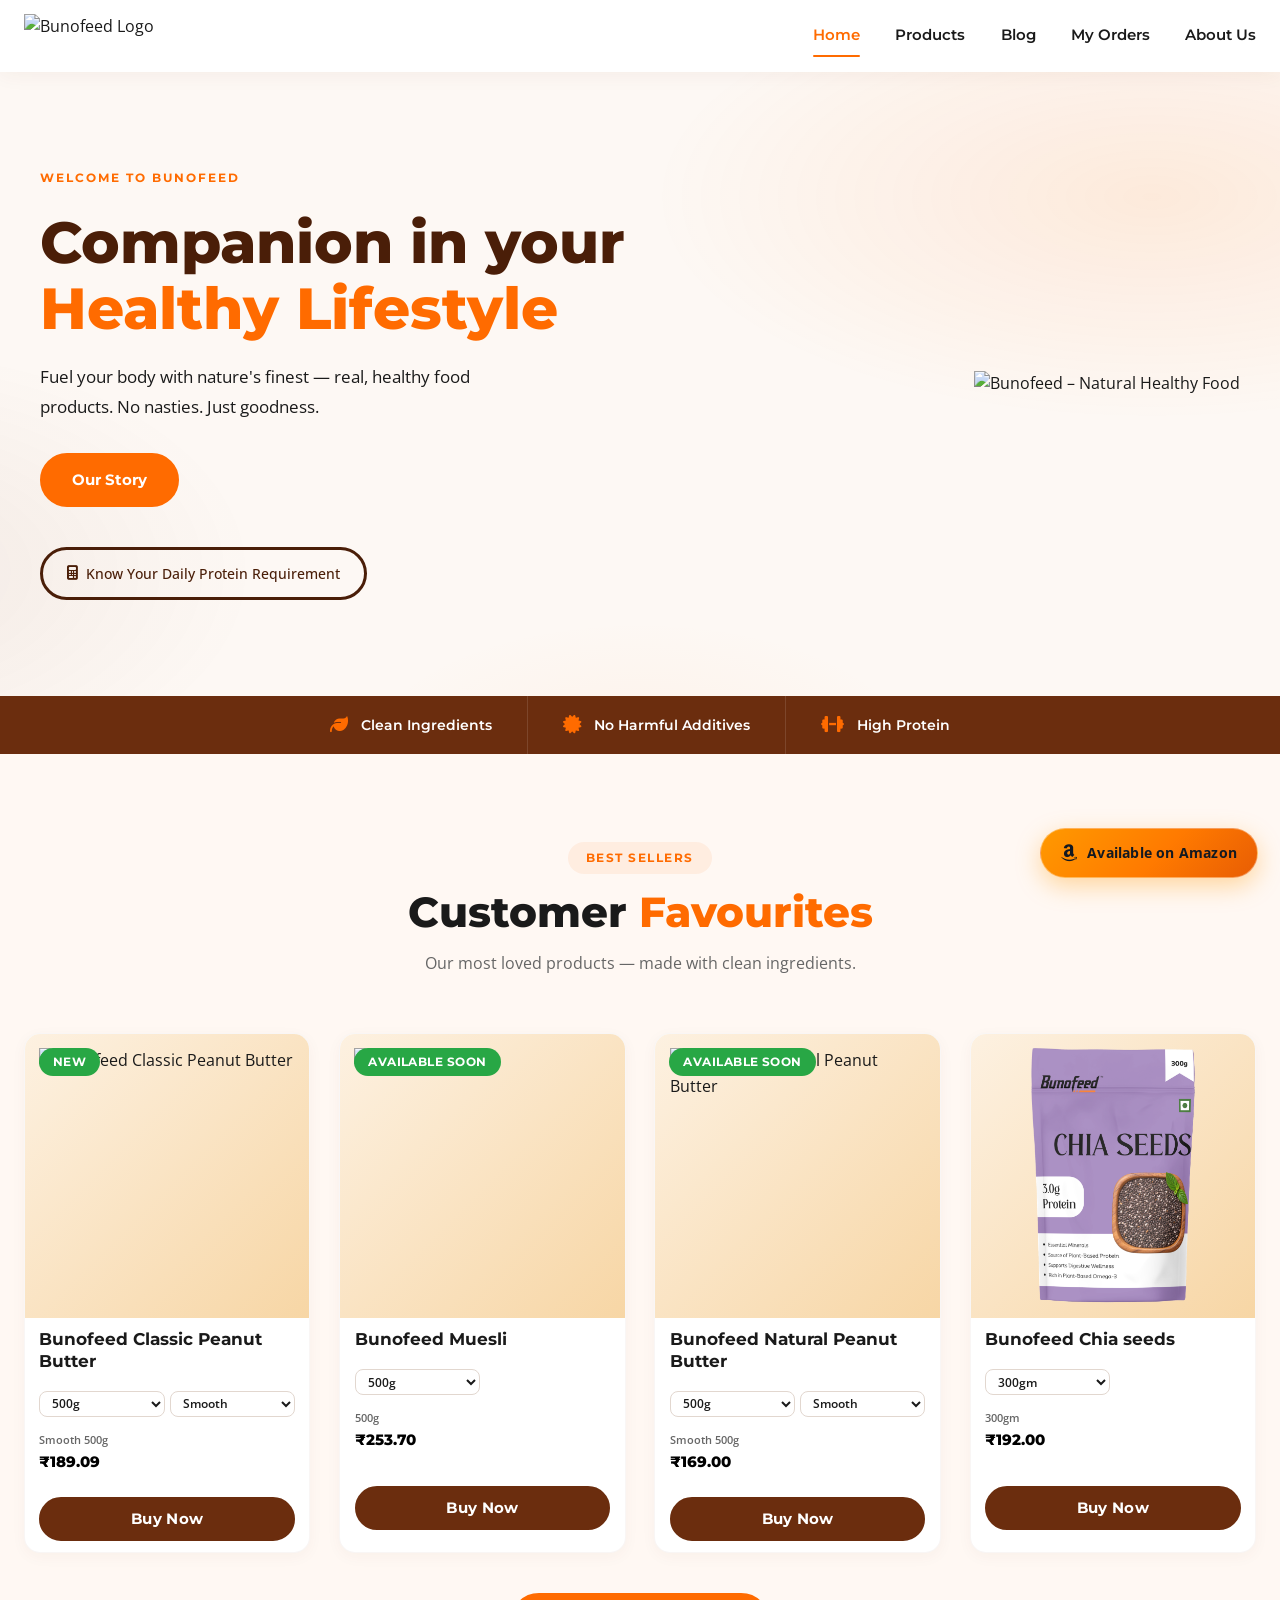
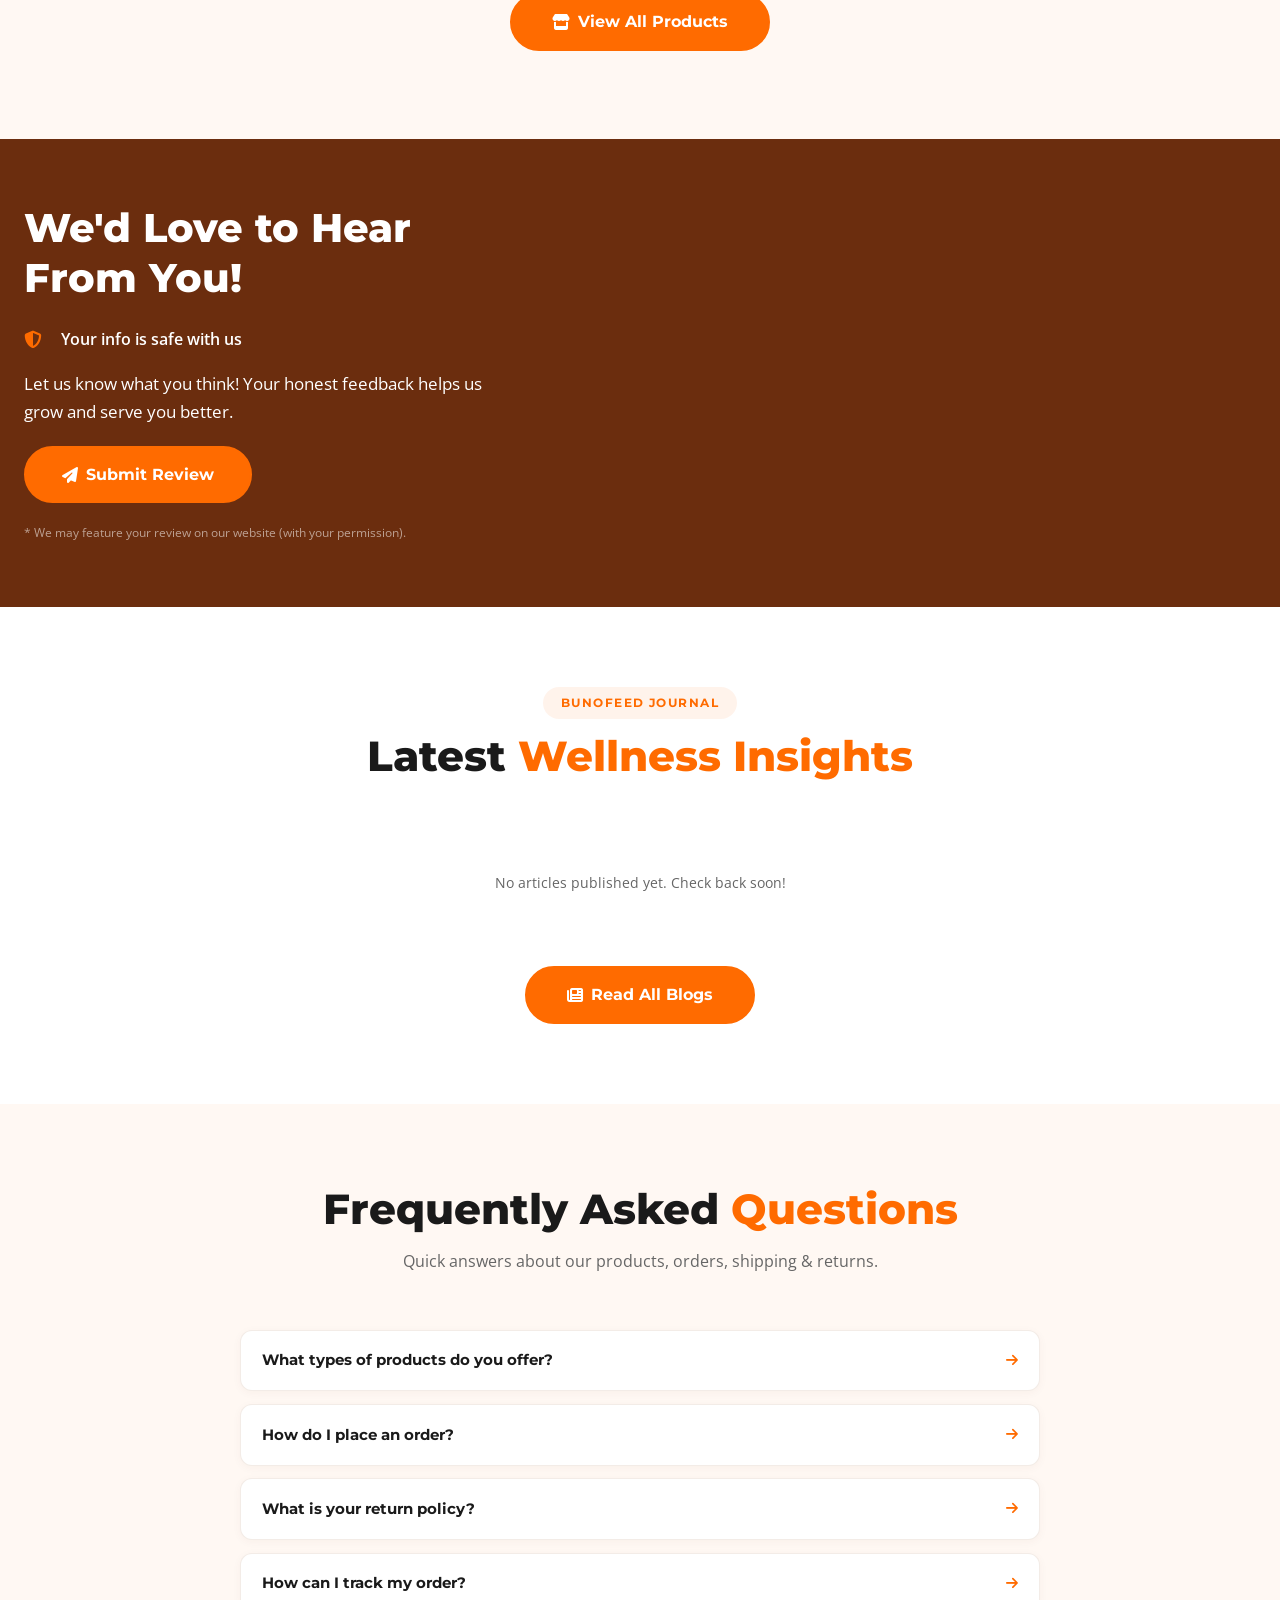
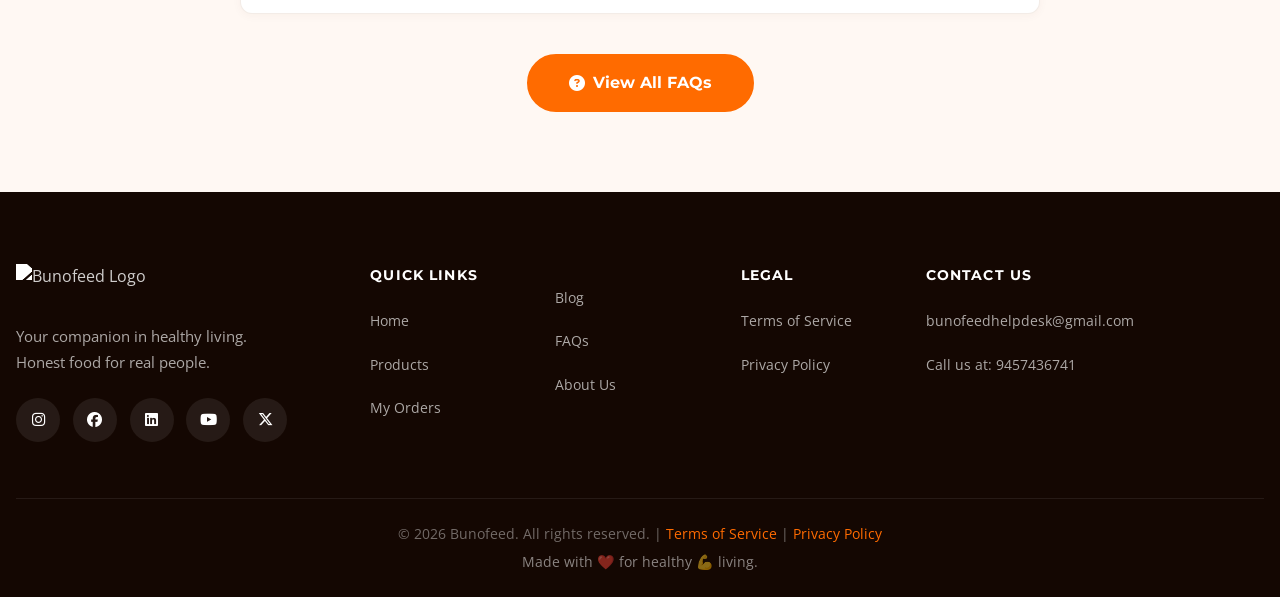
==== commit d9f45098: "Add files via upload" ====
--- a/index.html
+++ b/index.html
@@ -305,9 +305,13 @@
   <a href="https://www.amazon.in/l/27943762031?me=A3PX2HS9RDHR7D&tag=ShopReferral_3b733bd7-b7f9-405c-997c-deae67987b26&ref=ls_srb_sn"
      target="_blank" rel="noopener noreferrer" id="amazon-float-badge" aria-label="Also available on Amazon">
     <i class="fab fa-amazon" aria-hidden="true"></i>
-    <span>Also available on Amazon</span>
+    <span>Available on Amazon</span>
   </a>
   <style>
+    @keyframes amazonBadgePulse {
+      0%, 100% { box-shadow: 0 8px 24px rgba(255, 153, 0, 0.35), 0 0 0 0 rgba(255, 153, 0, 0.4); }
+      50% { box-shadow: 0 8px 24px rgba(255, 153, 0, 0.35), 0 0 0 8px rgba(255, 153, 0, 0); }
+    }
     #amazon-float-badge {
       position: fixed;
       bottom: 22px;
@@ -315,37 +319,50 @@
       z-index: 9999;
       display: flex;
       align-items: center;
-      gap: 8px;
-      background: #232F3E;
-      color: #ffffff;
-      padding: 12px 18px;
+      gap: 9px;
+      background: linear-gradient(135deg, #FF9900 0%, #FF7A00 55%, #E85D04 100%);
+      color: #131921;
+      padding: 13px 20px;
       border-radius: 50px;
       text-decoration: none;
       font-family: 'Open Sans', sans-serif;
-      font-weight: 600;
+      font-weight: 700;
       font-size: 0.85rem;
-      box-shadow: 0 6px 18px rgba(0,0,0,0.25);
-      transition: transform 0.2s ease, box-shadow 0.2s ease, background 0.2s ease;
+      letter-spacing: 0.2px;
+      border: 1.5px solid rgba(255,255,255,0.35);
+      box-shadow: 0 8px 24px rgba(255, 153, 0, 0.35);
+      animation: amazonBadgePulse 2.6s ease-in-out infinite;
+      transition: transform 0.25s ease, box-shadow 0.25s ease, background 0.25s ease;
     }
     #amazon-float-badge i {
-      color: #FF9900;
-      font-size: 1.15rem;
+      color: #131921;
+      font-size: 1.2rem;
     }
     #amazon-float-badge:hover {
-      transform: translateY(-3px);
-      box-shadow: 0 10px 22px rgba(0,0,0,0.3);
-      background: #37475A;
+      transform: translateY(-4px) scale(1.04);
+      box-shadow: 0 12px 30px rgba(255, 153, 0, 0.5);
+      background: linear-gradient(135deg, #FFA724 0%, #FF8C1A 55%, #F06400 100%);
+      animation-play-state: paused;
     }
     @media (max-width: 480px) {
       #amazon-float-badge {
-        bottom: 16px;
-        right: 16px;
-        padding: 10px 14px;
-        font-size: 0.75rem;
+        bottom: 14px;
+        right: 14px;
+        padding: 8px 12px;
+        gap: 5px;
+        border-radius: 40px;
+        max-width: 42vw;
       }
-      #amazon-float-badge span { display: none; }
-      #amazon-float-badge i { font-size: 1.3rem; }
-      #amazon-float-badge { border-radius: 50%; width: 48px; height: 48px; justify-content: center; padding: 0; }
+      #amazon-float-badge span {
+        display: inline;
+        font-size: 0.62rem;
+        line-height: 1.1;
+        white-space: nowrap;
+      }
+      #amazon-float-badge i { font-size: 0.95rem; }
+    }
+    @media (max-width: 340px) {
+      #amazon-float-badge span { font-size: 0.56rem; }
     }
   </style>
 
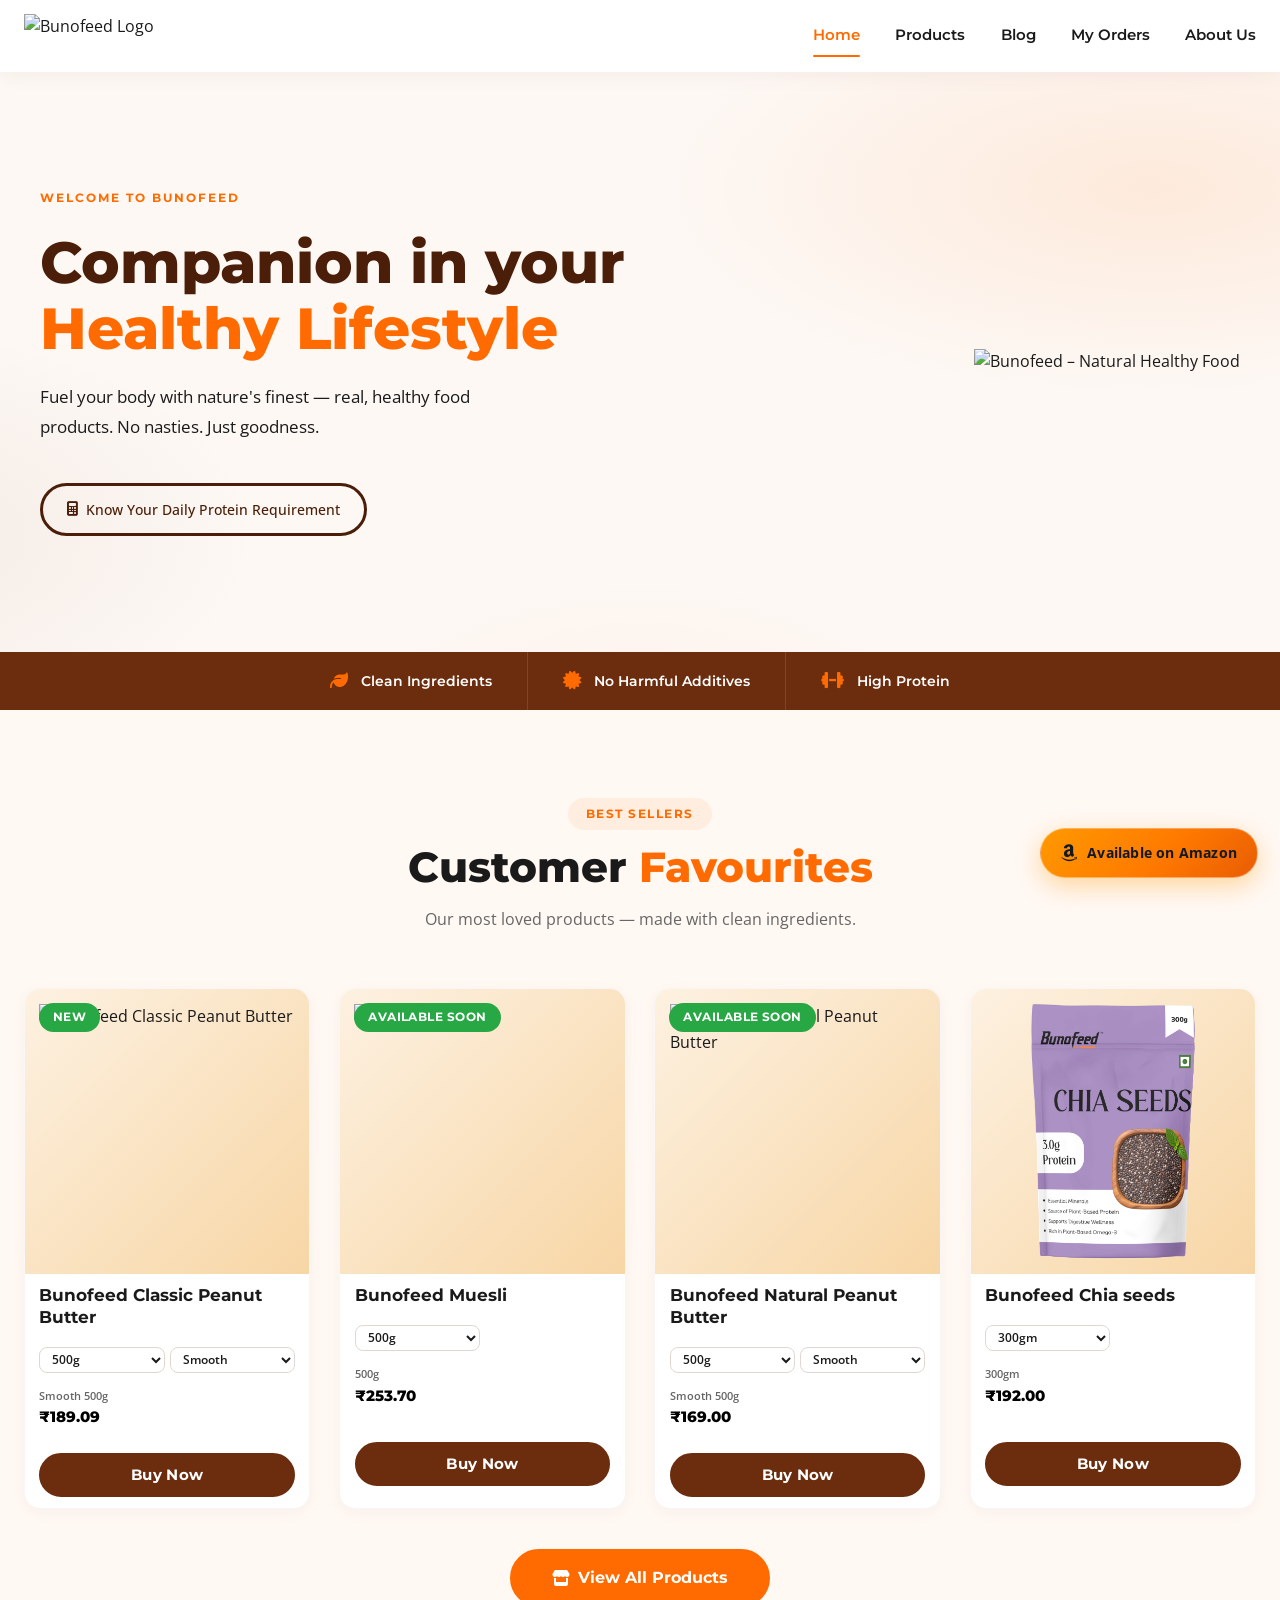
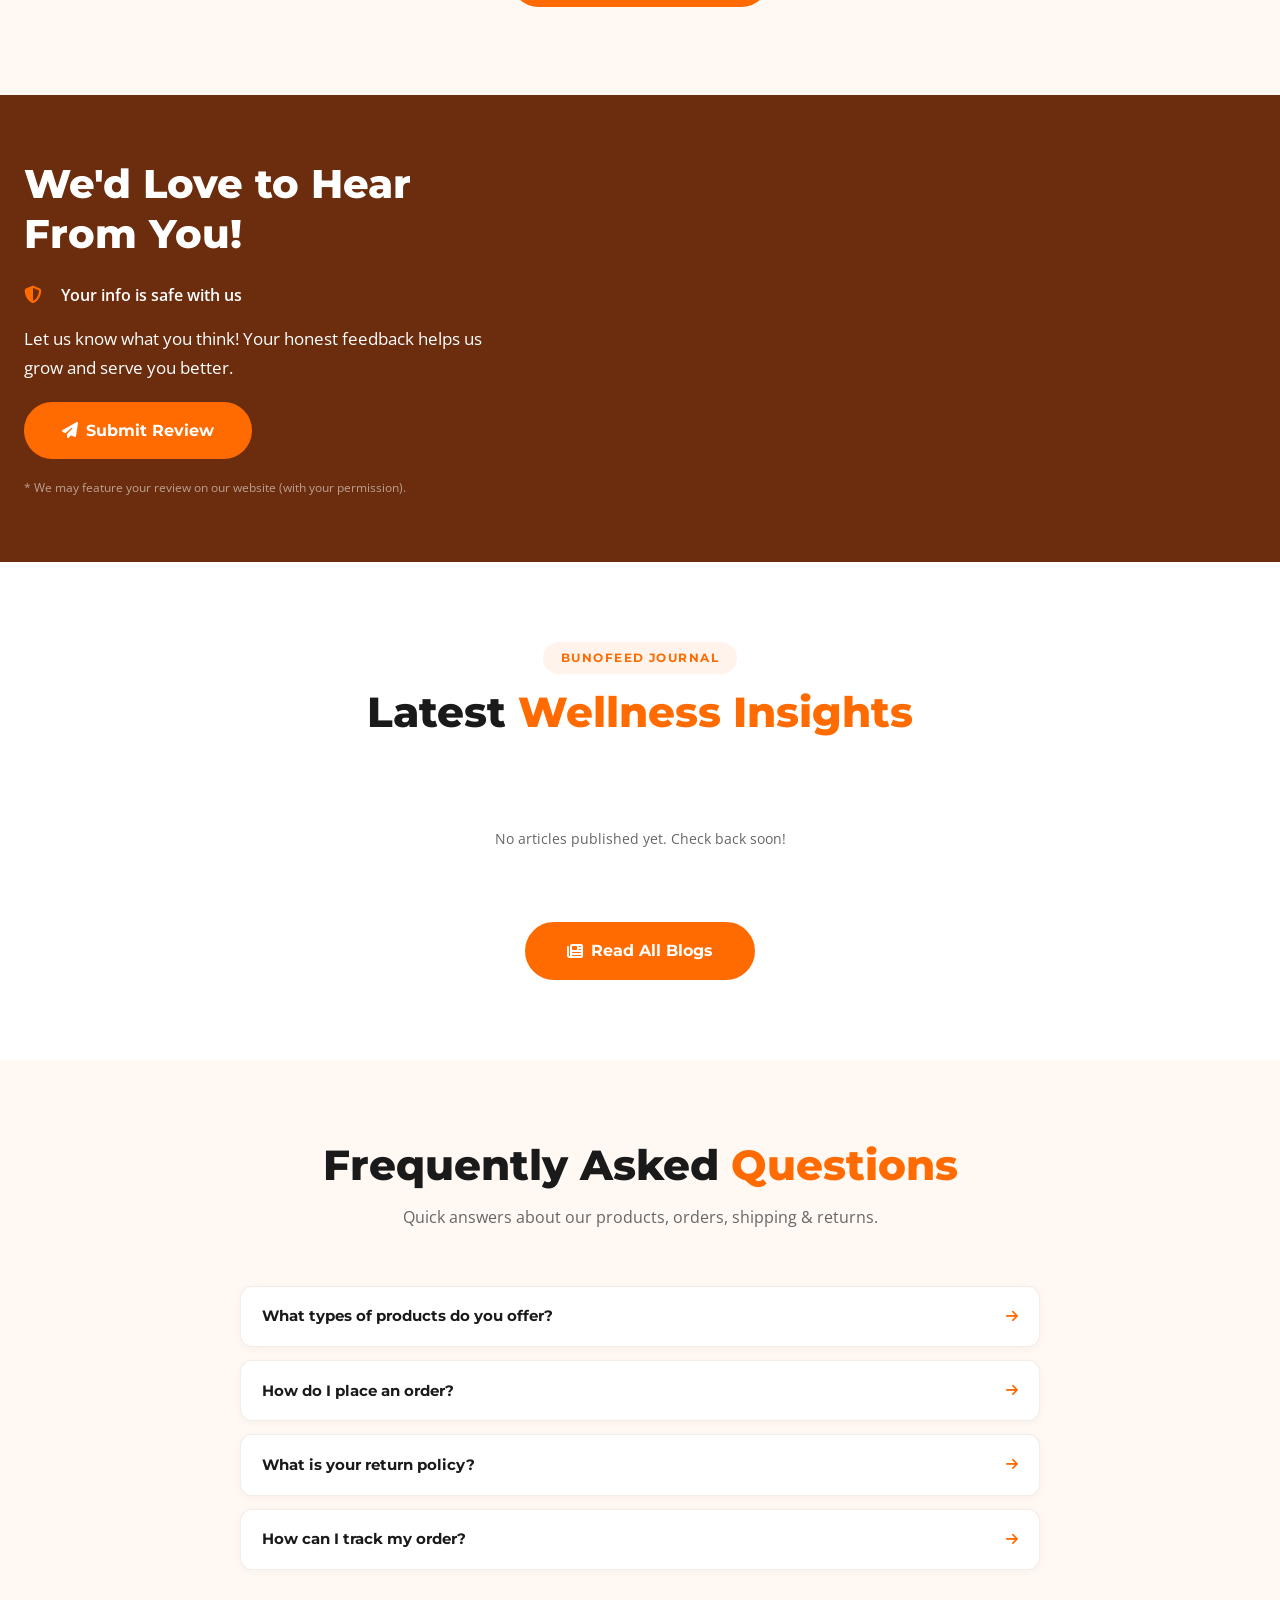
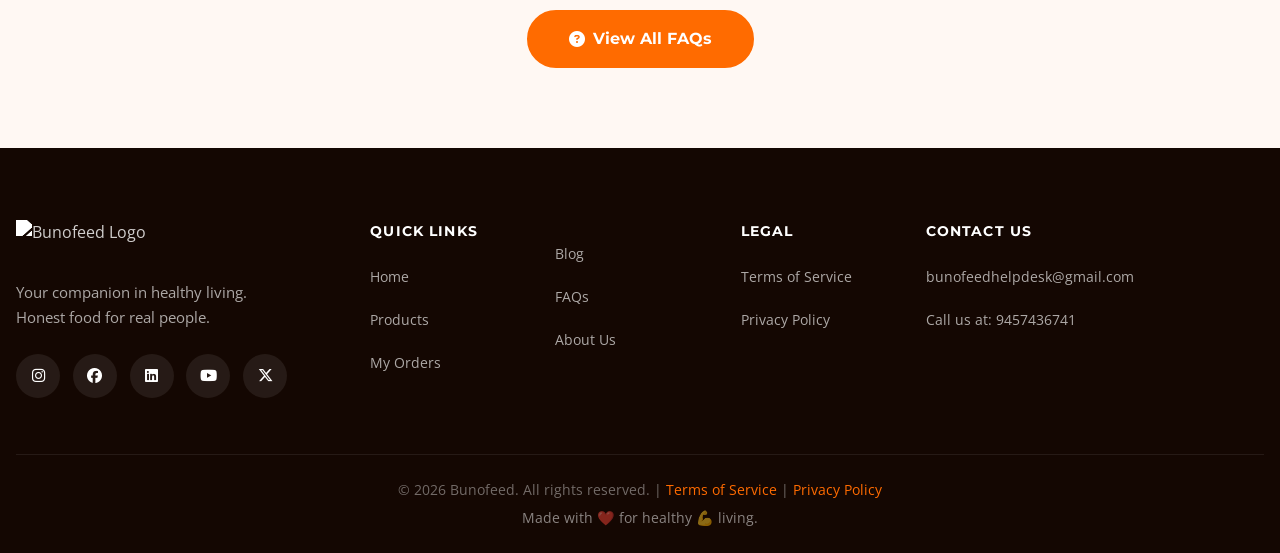
==== commit af78616c: "Update index.html" ====
--- a/index.html
+++ b/index.html
@@ -400,10 +400,6 @@
       <p class="hero-desc" id="hero-desc">
         Fuel your body with nature's finest — real & healthy food products. No nasties. Just goodness.
       </p>
-      <div class="hero-btns">
-        
-        <a href="/about.html" class="btn btn-primary">Our Story</a>
-      </div>
       <div style="margin-top:1.2rem;">
   <a href="/protein-calculator.html" class="protein-btn">
     <i class="fas fa-calculator"></i>
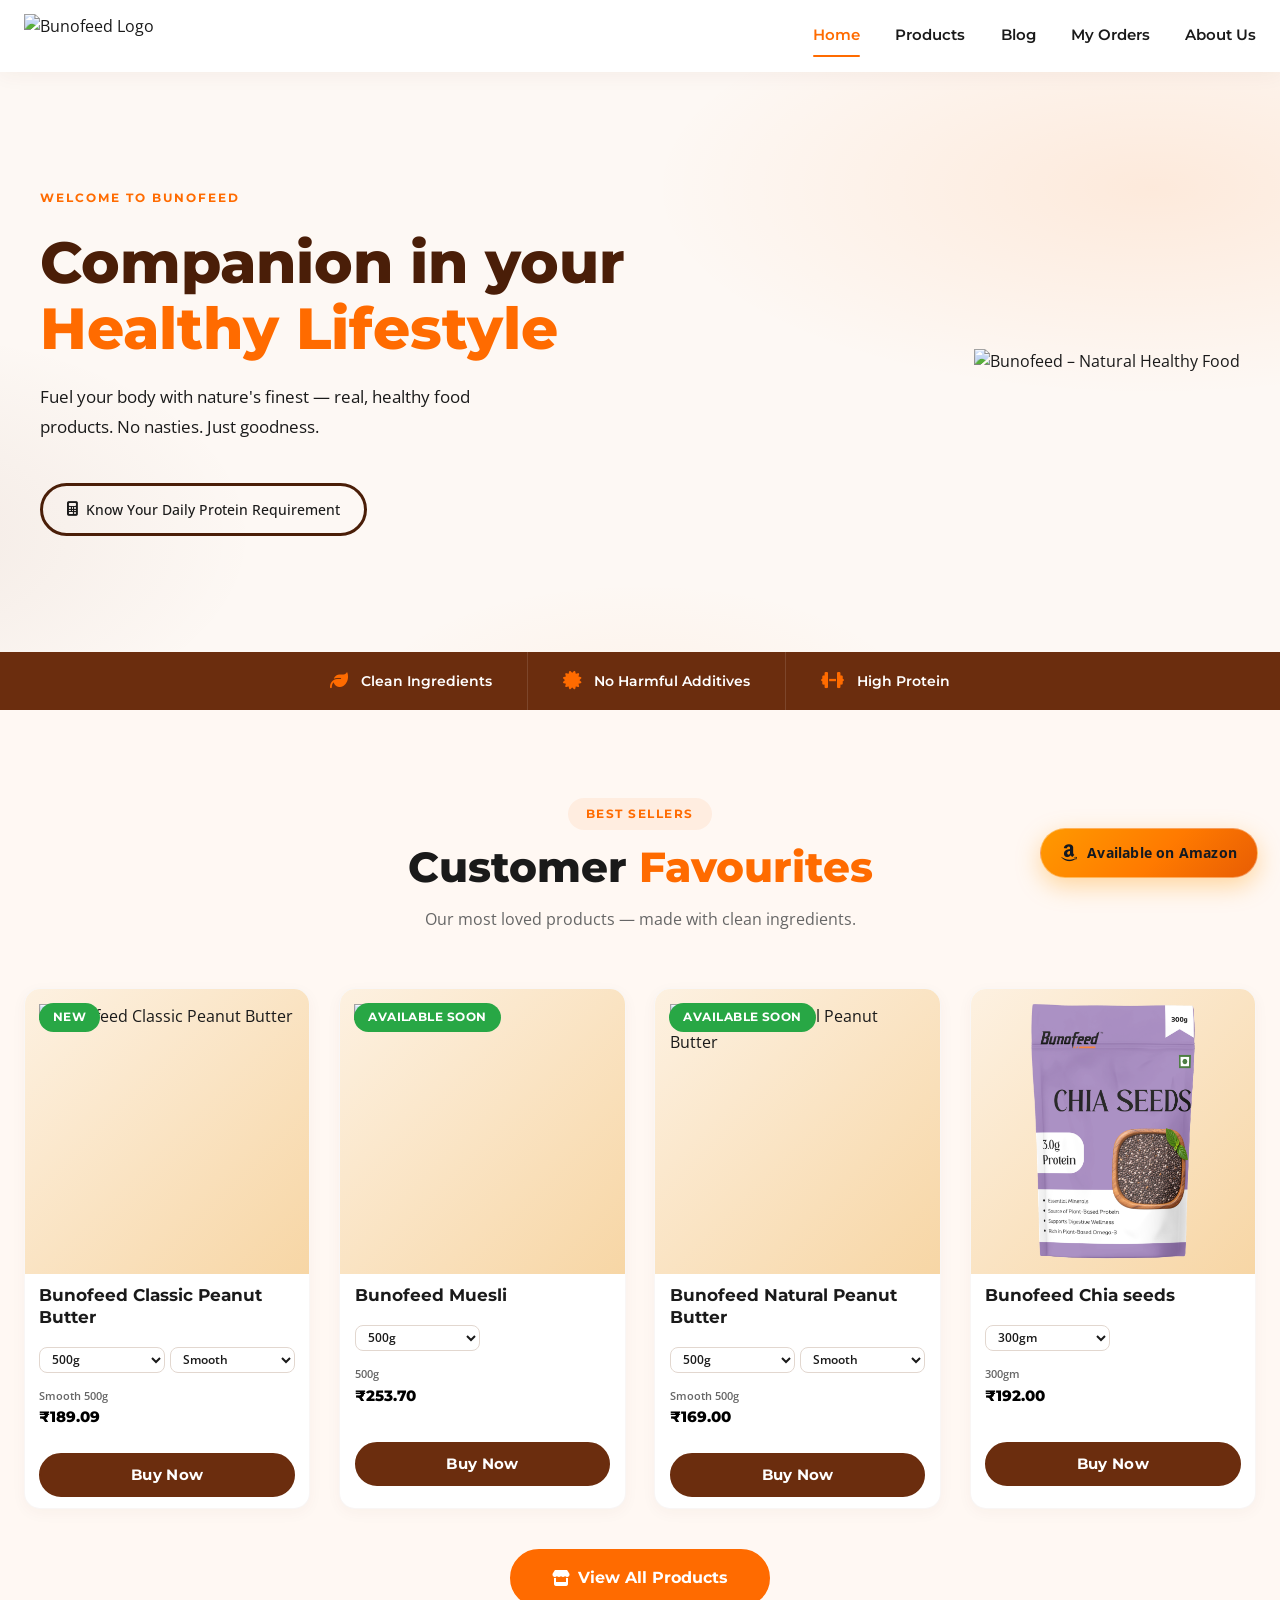
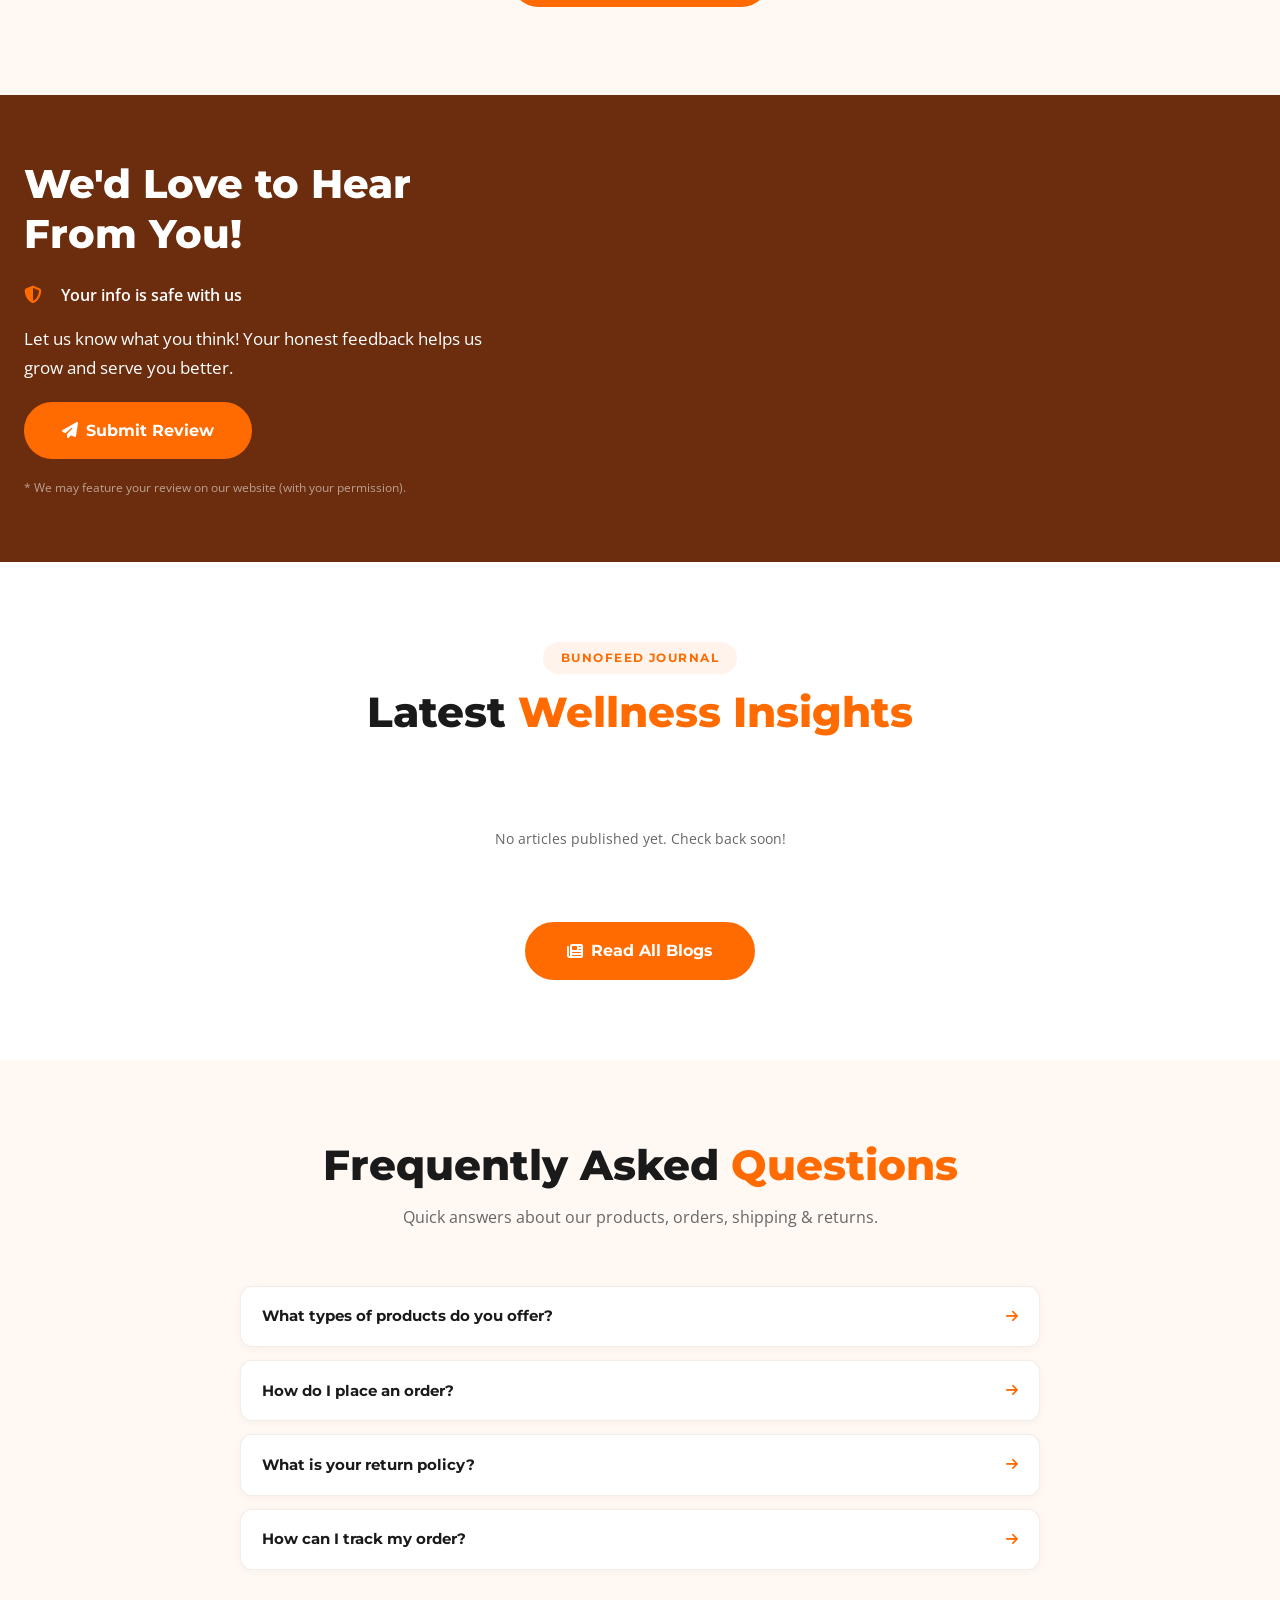
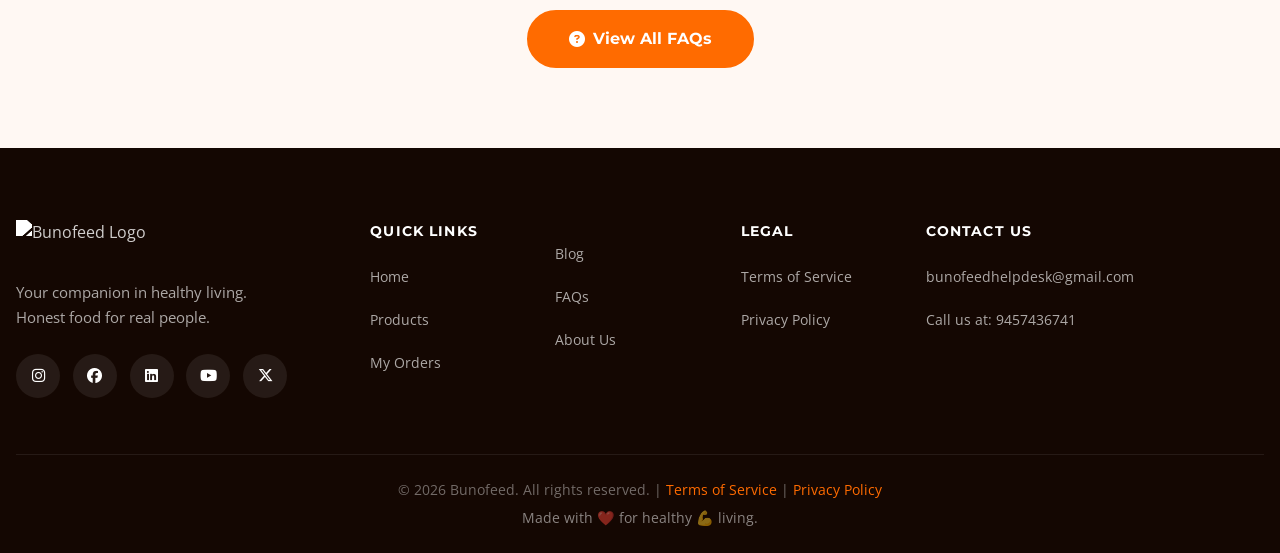
==== commit 67af3588: "Update index.html" ====
--- a/index.html
+++ b/index.html
@@ -415,8 +415,8 @@
   font-size:.9rem;
   padding:12px 24px;
   min-height:48px;
-  background:transparent;
-  color:var(--brown-dark);
+  background:--brown-dark;
+  color:var(#ffffff);
   border:3px solid var(--brown-dark);
   border-radius:9999px;
   font-weight:500;
@@ -425,8 +425,8 @@
 }
 
 .protein-btn:hover{
-  background:var(--brown-dark);
-  color:#ffffff;
+  background:var(#ffffff);
+  color:--brown-dark;
   transform:translateY(-2px);
   box-shadow:0 4px 12px rgba(78,52,46,0.25);
 }
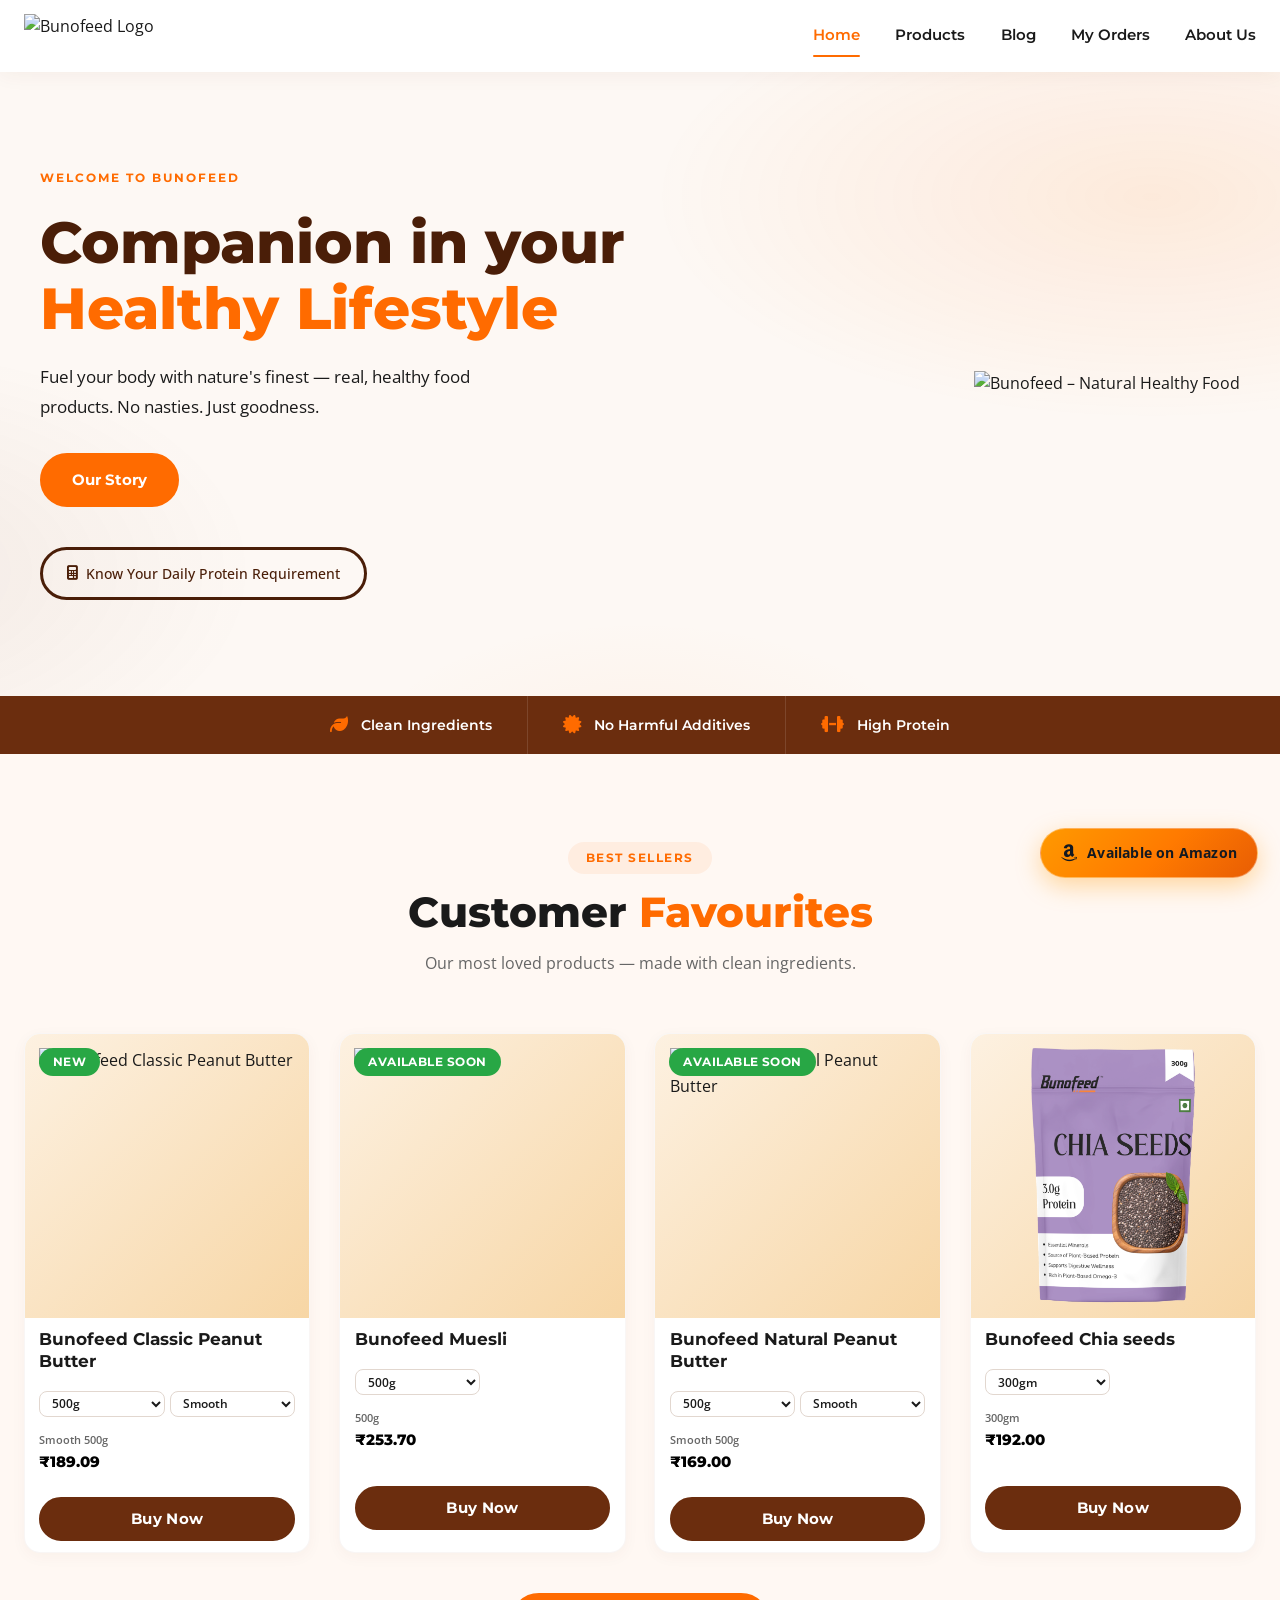
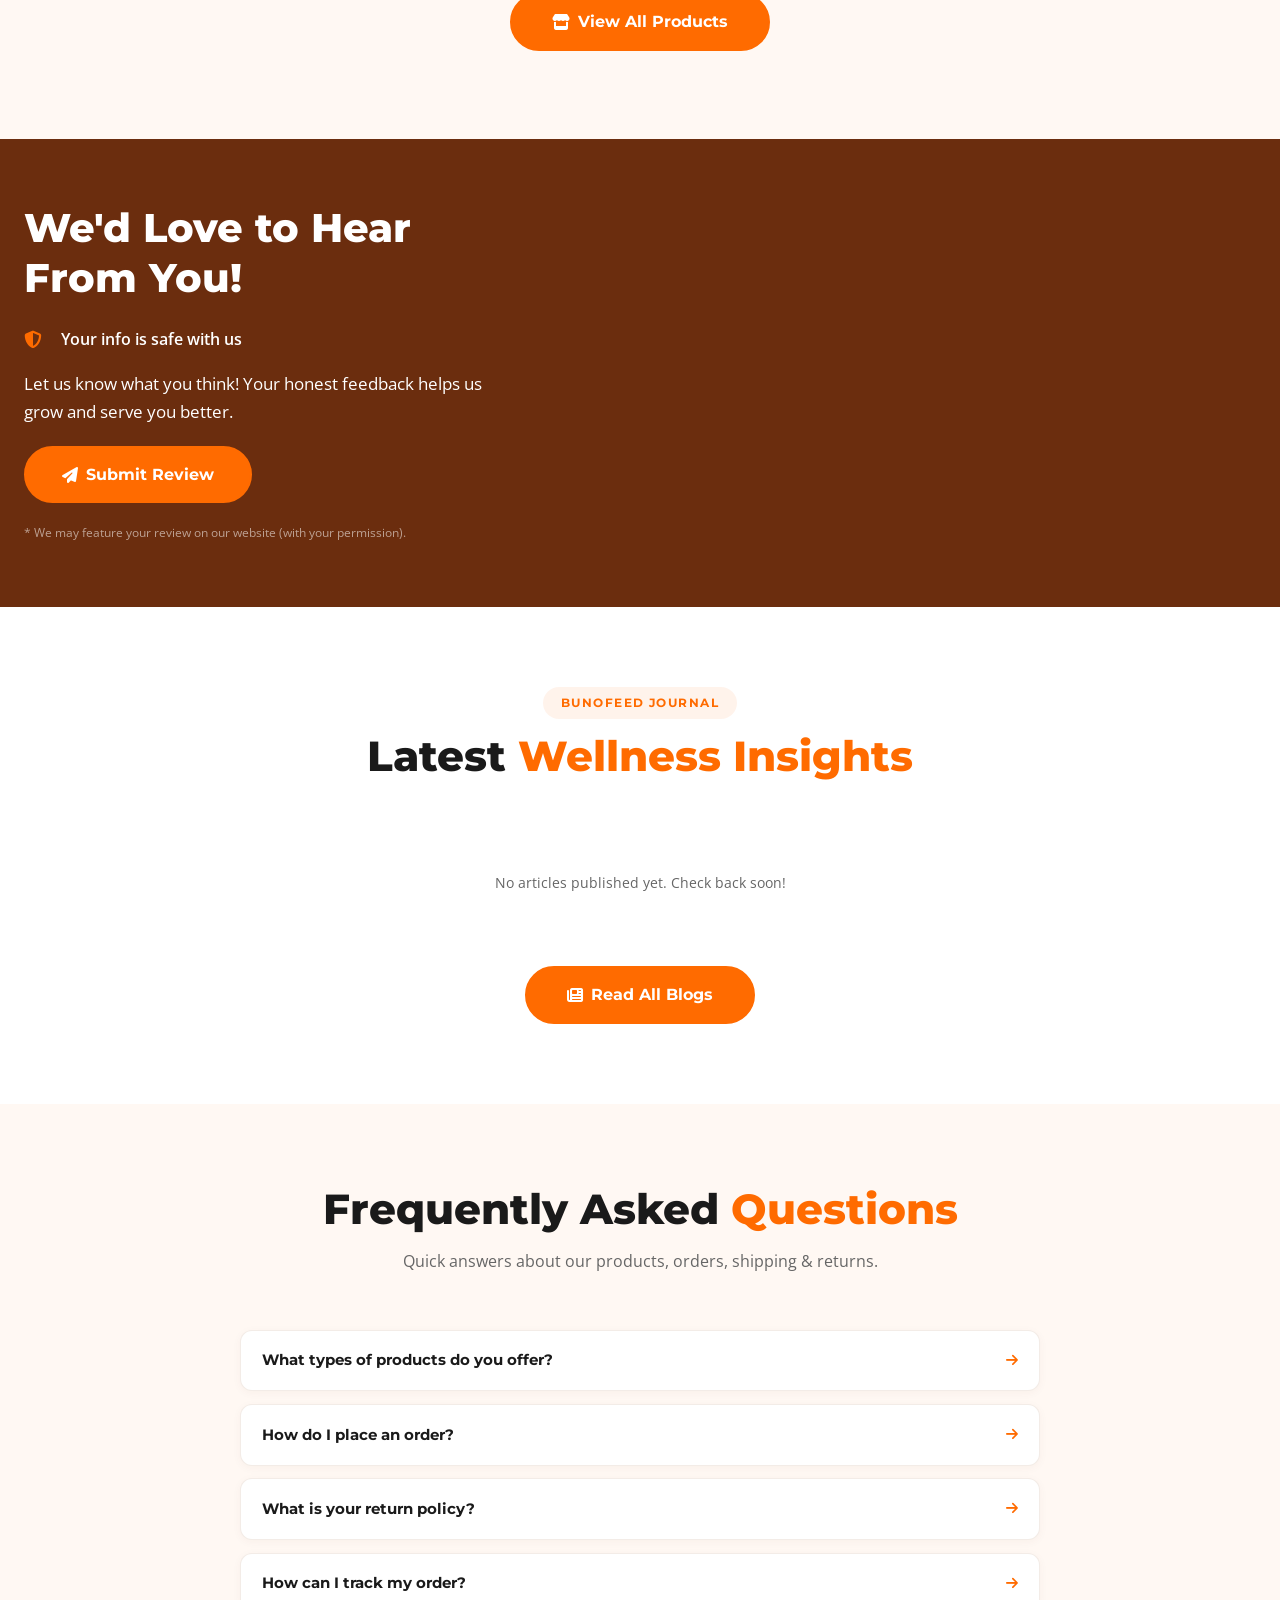
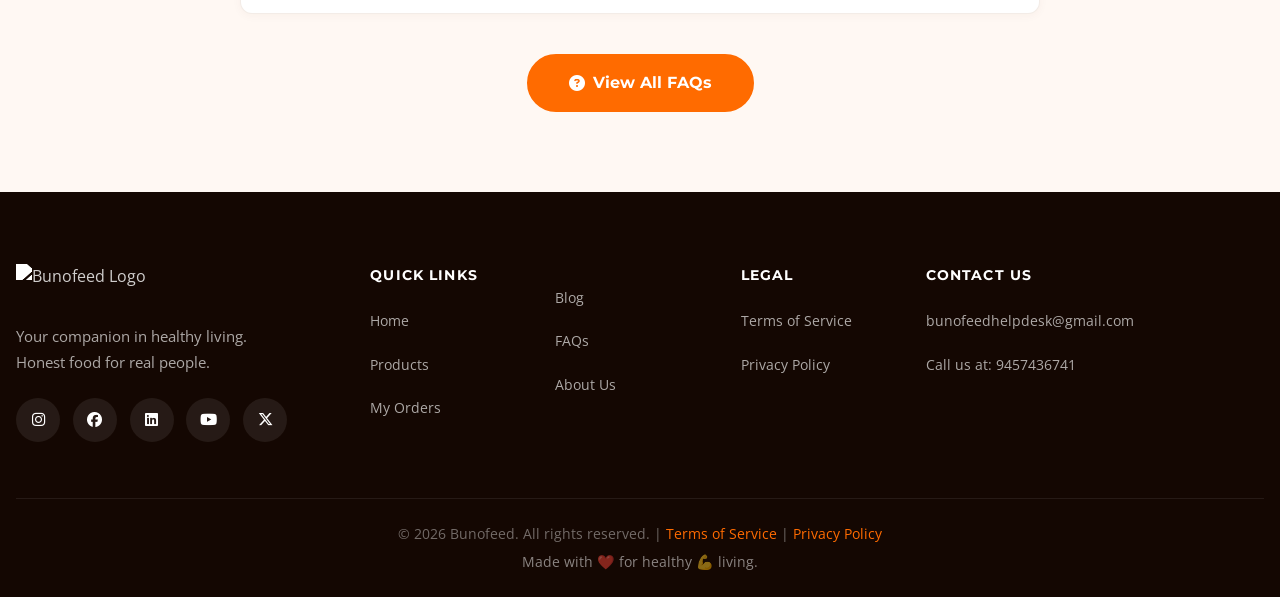
==== commit 8a5f8709: "Add files via upload" ====
--- a/index.html
+++ b/index.html
@@ -400,6 +400,10 @@
       <p class="hero-desc" id="hero-desc">
         Fuel your body with nature's finest — real & healthy food products. No nasties. Just goodness.
       </p>
+      <div class="hero-btns">
+        
+        <a href="/about.html" class="btn btn-primary">Our Story</a>
+      </div>
       <div style="margin-top:1.2rem;">
   <a href="/protein-calculator.html" class="protein-btn">
     <i class="fas fa-calculator"></i>
@@ -415,8 +419,8 @@
   font-size:.9rem;
   padding:12px 24px;
   min-height:48px;
-  background:--brown-dark;
-  color:var(#ffffff);
+  background:transparent;
+  color:var(--brown-dark);
   border:3px solid var(--brown-dark);
   border-radius:9999px;
   font-weight:500;
@@ -425,8 +429,8 @@
 }
 
 .protein-btn:hover{
-  background:var(#ffffff);
-  color:--brown-dark;
+  background:var(--brown-dark);
+  color:#ffffff;
   transform:translateY(-2px);
   box-shadow:0 4px 12px rgba(78,52,46,0.25);
 }
--- a/style.css
+++ b/style.css
@@ -23,6 +23,7 @@
   --radius:       16px;
   --transition:   0.3s cubic-bezier(0.16, 1, 0.3, 1);
   --nav-height:   72px;
+  --banner-height: 0px;
 }
 
 /* ---- Reset ---- */
@@ -45,6 +46,8 @@
   overflow-x: hidden;
   -webkit-font-smoothing: antialiased;
   -moz-osx-font-smoothing: grayscale;
+  padding-top: var(--banner-height);
+  transition: padding-top 0.25s ease;
 }
 img {
   max-width: 100%;
@@ -74,8 +77,11 @@
   font-weight: 600;
   font-size: 0.88rem;
   letter-spacing: 0.02em;
-  position: relative;
-  z-index: 1001;
+  position: fixed;
+  top: 0;
+  left: 0;
+  z-index: 1002;
+  box-shadow: 0 2px 12px rgba(0,0,0,0.12);
 }
 #campaign-banner a {
   text-decoration: underline;
@@ -206,10 +212,11 @@
    ============================================================ */
 .navbar {
   position: sticky;
-  top: 0;
+  top: var(--banner-height);
   z-index: 1000;
   background: var(--white);
   box-shadow: 0 2px 20px rgba(107,45,14,0.06);
+  transition: top 0.25s ease;
 }
 .nav-container {
   max-width: 1280px;
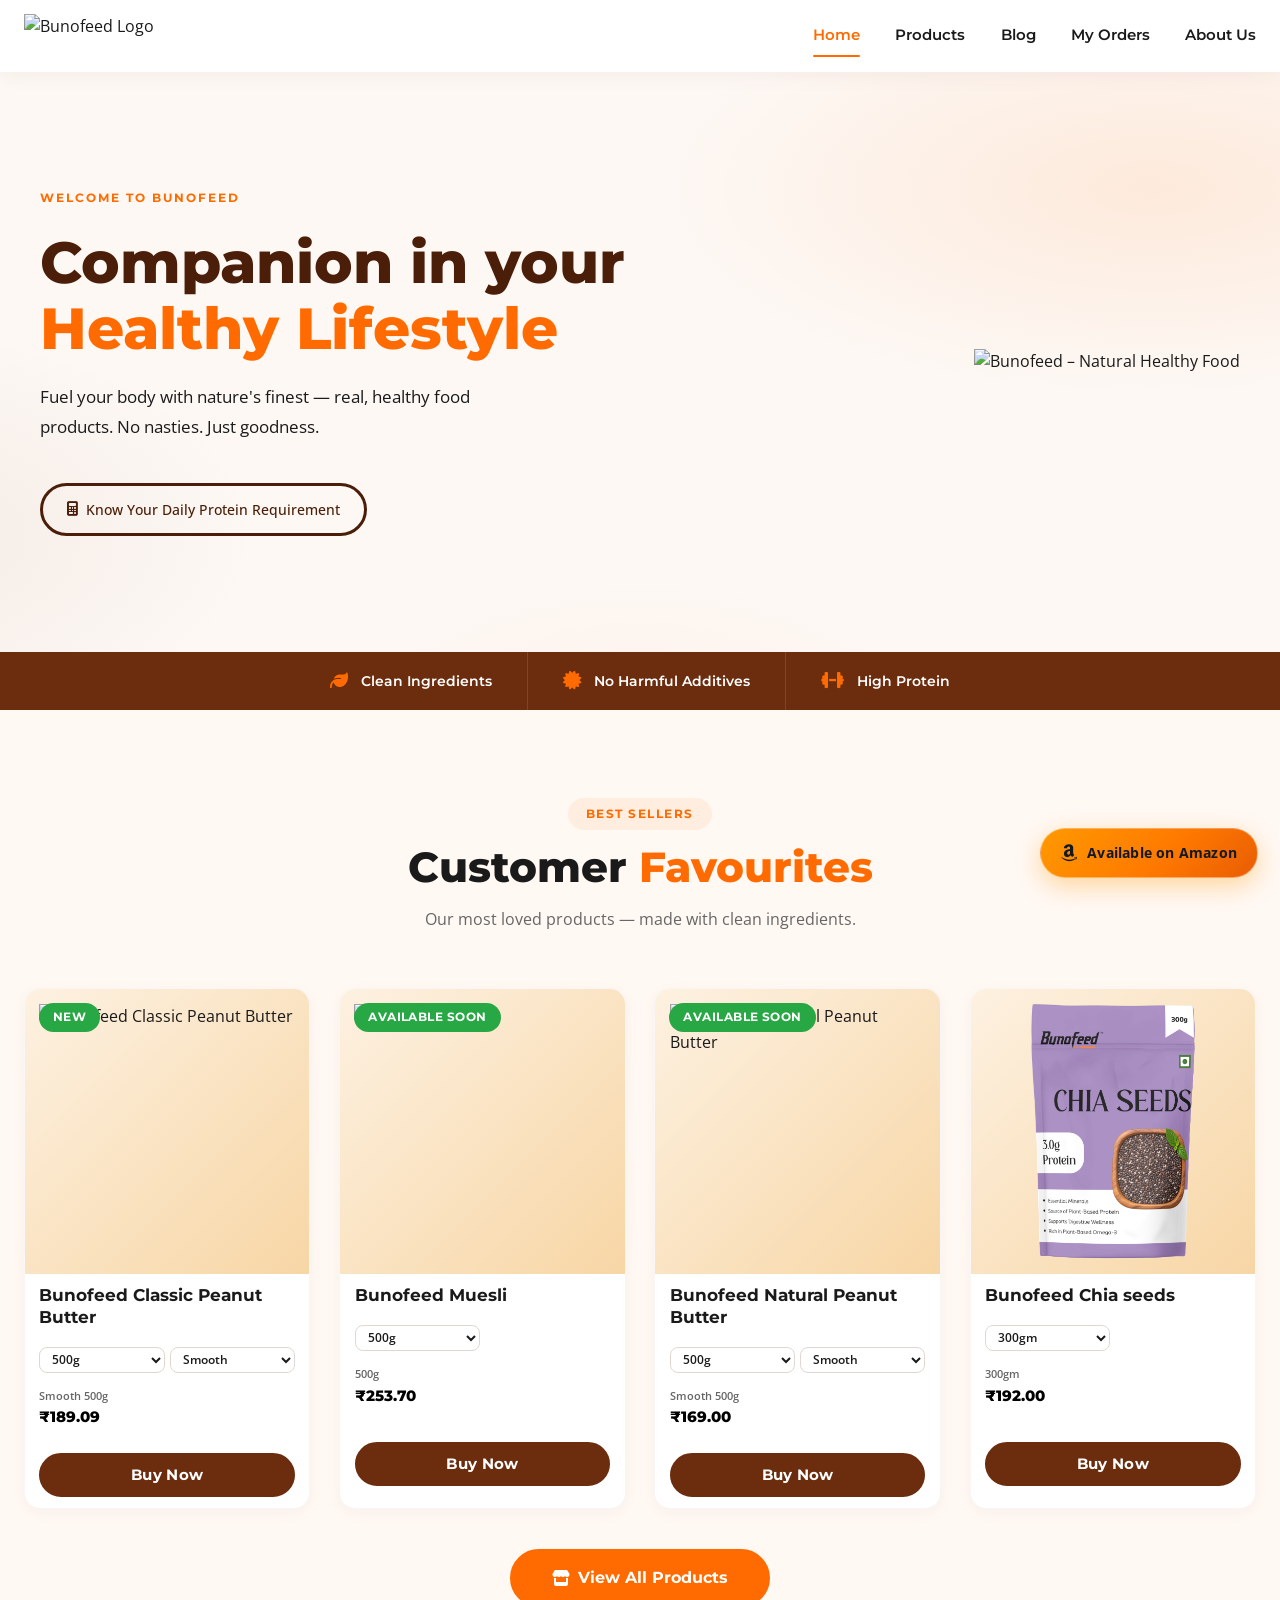
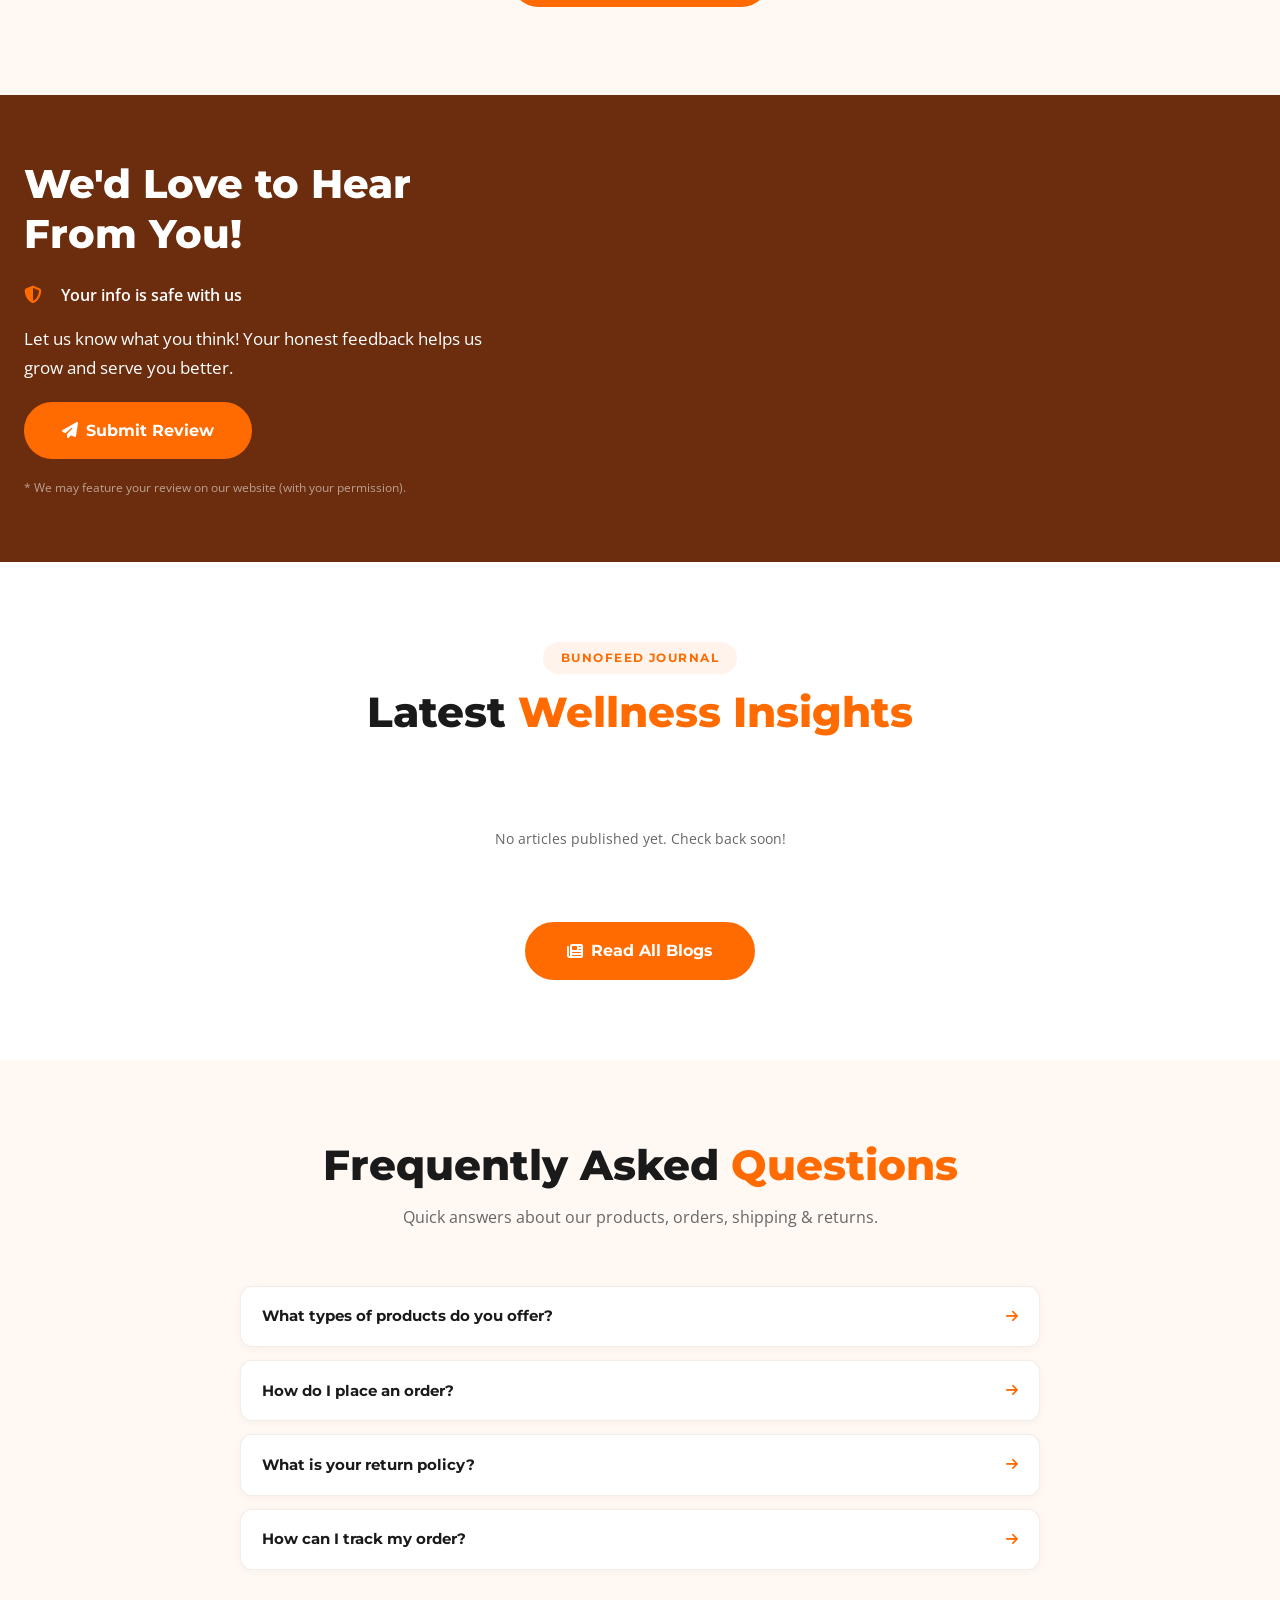
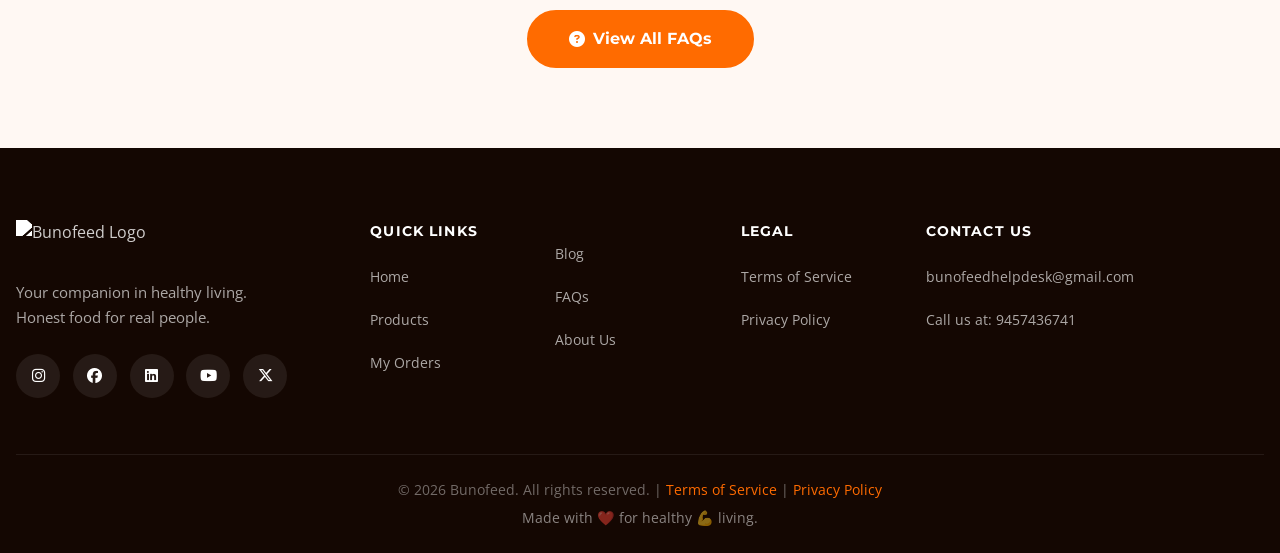
==== commit 834cf803: "Update index.html" ====
--- a/index.html
+++ b/index.html
@@ -400,10 +400,6 @@
       <p class="hero-desc" id="hero-desc">
         Fuel your body with nature's finest — real & healthy food products. No nasties. Just goodness.
       </p>
-      <div class="hero-btns">
-        
-        <a href="/about.html" class="btn btn-primary">Our Story</a>
-      </div>
       <div style="margin-top:1.2rem;">
   <a href="/protein-calculator.html" class="protein-btn">
     <i class="fas fa-calculator"></i>
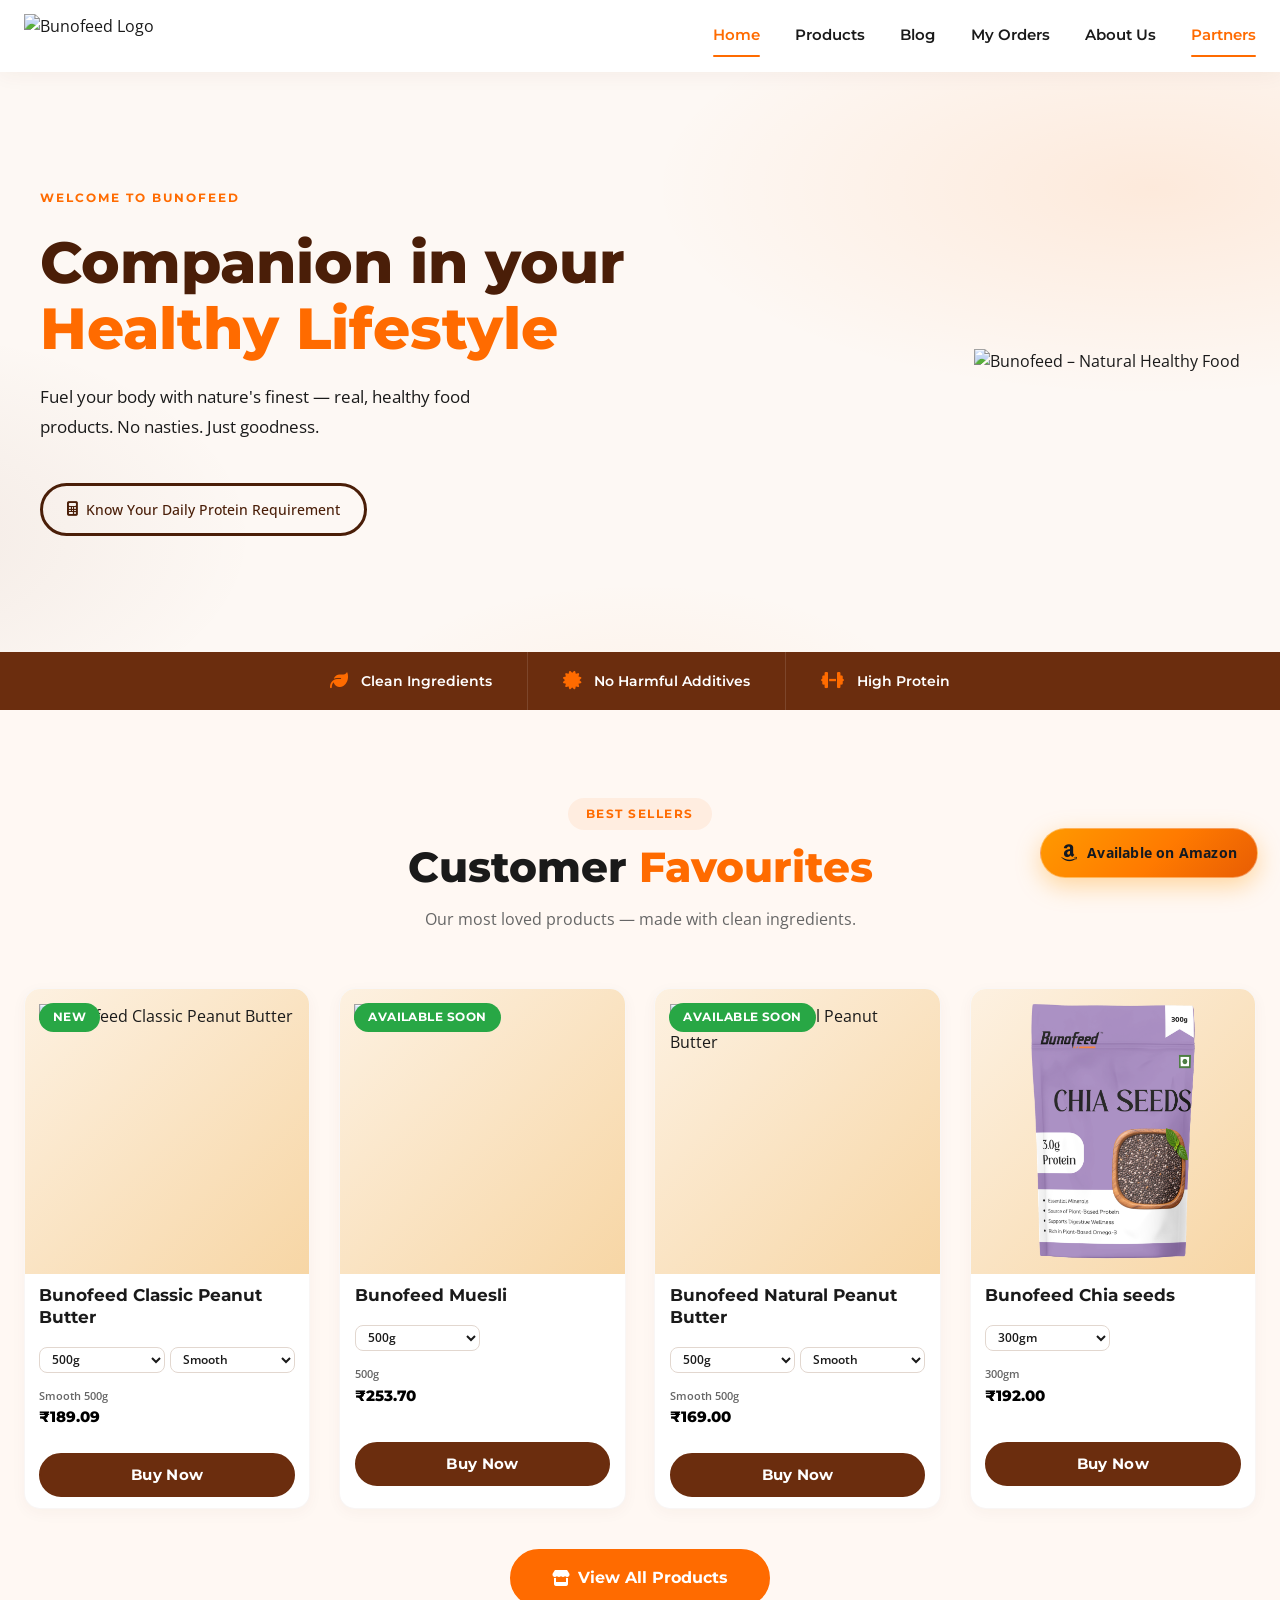
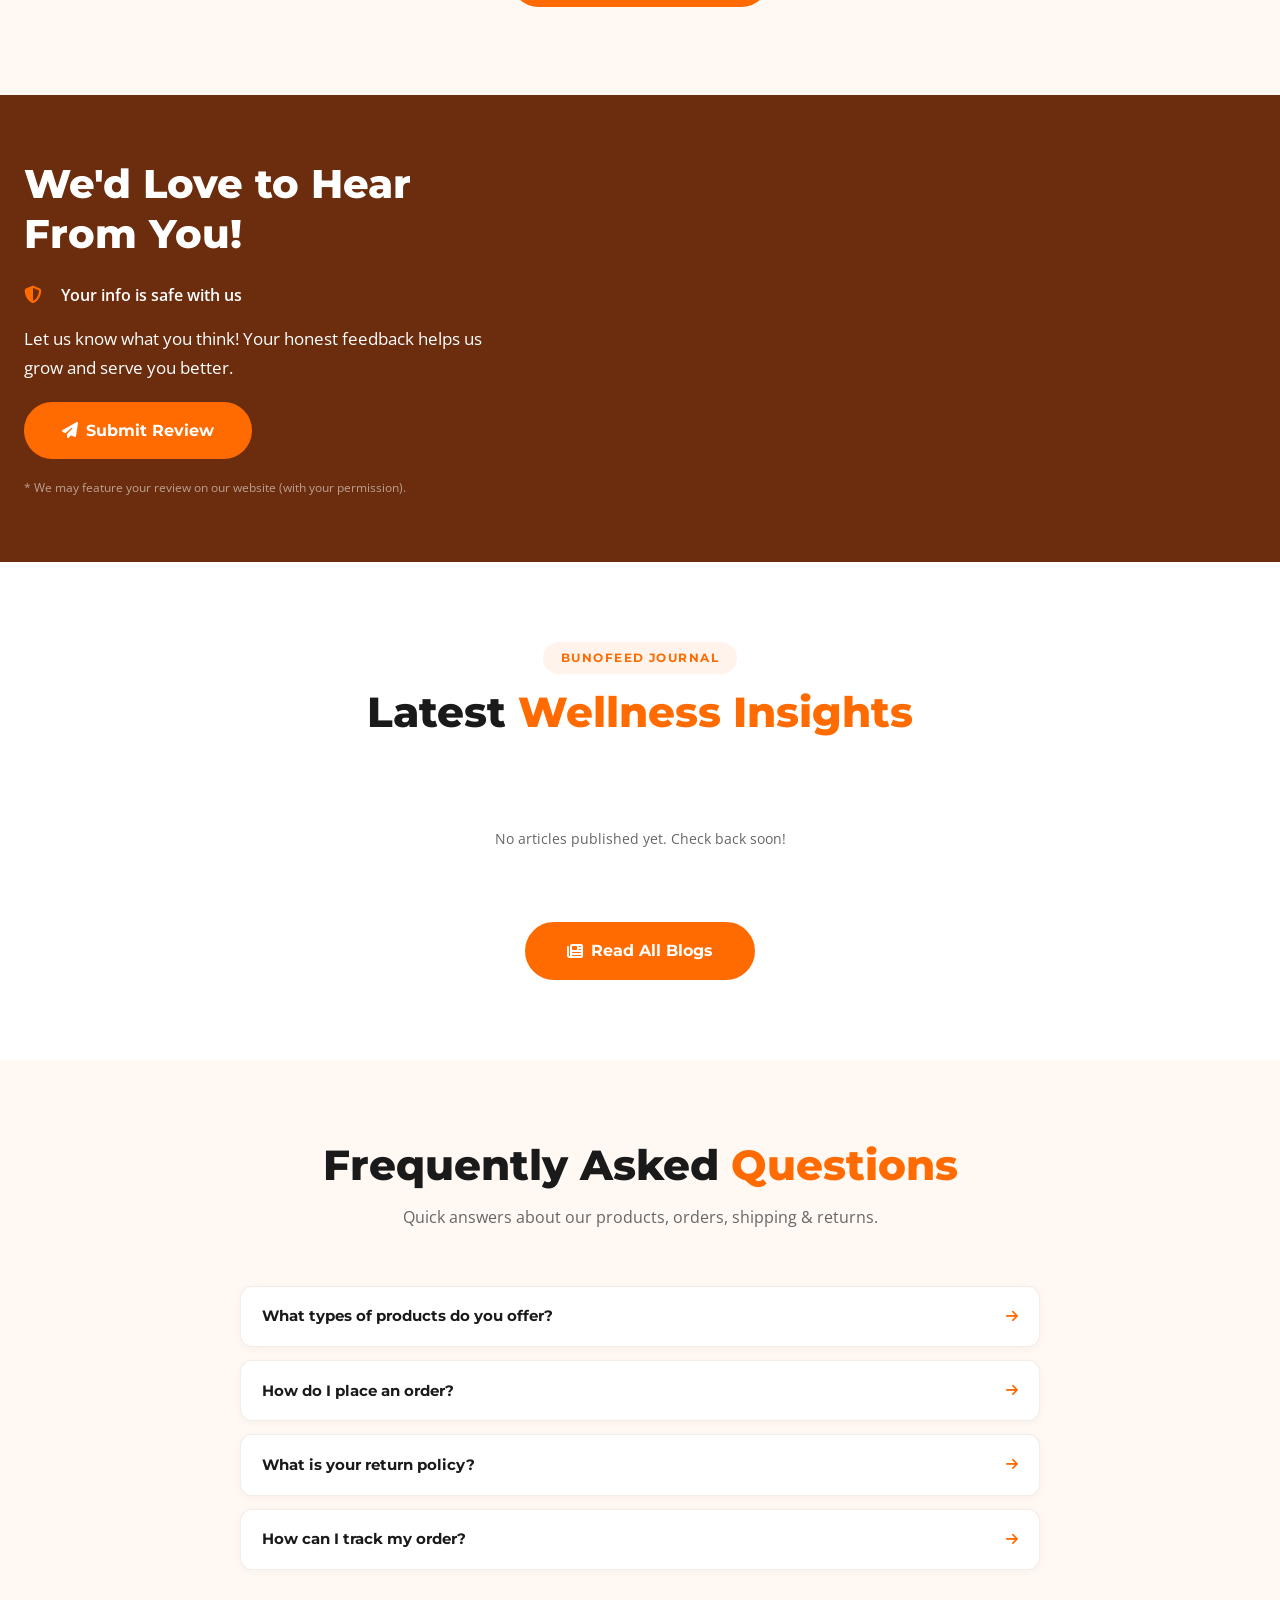
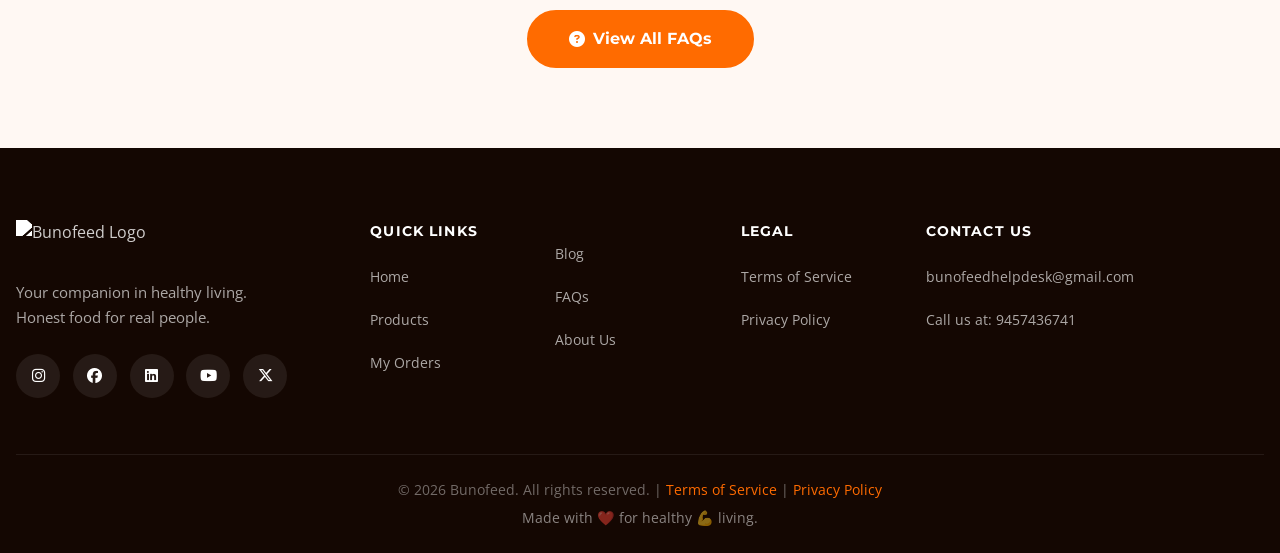
==== commit 3bea261d: "Update index.html" ====
--- a/index.html
+++ b/index.html
@@ -385,6 +385,8 @@
         <a href="/blog.html"     class="nav-link">Blog</a>
         <a href="/orders.html"   class="nav-link">My Orders</a>
         <a href="/about.html"    class="nav-link">About Us</a>
+        <a href="/referral.html" class="nav-link active">Partners</a>
+
       </nav>
     </div>
   </header>
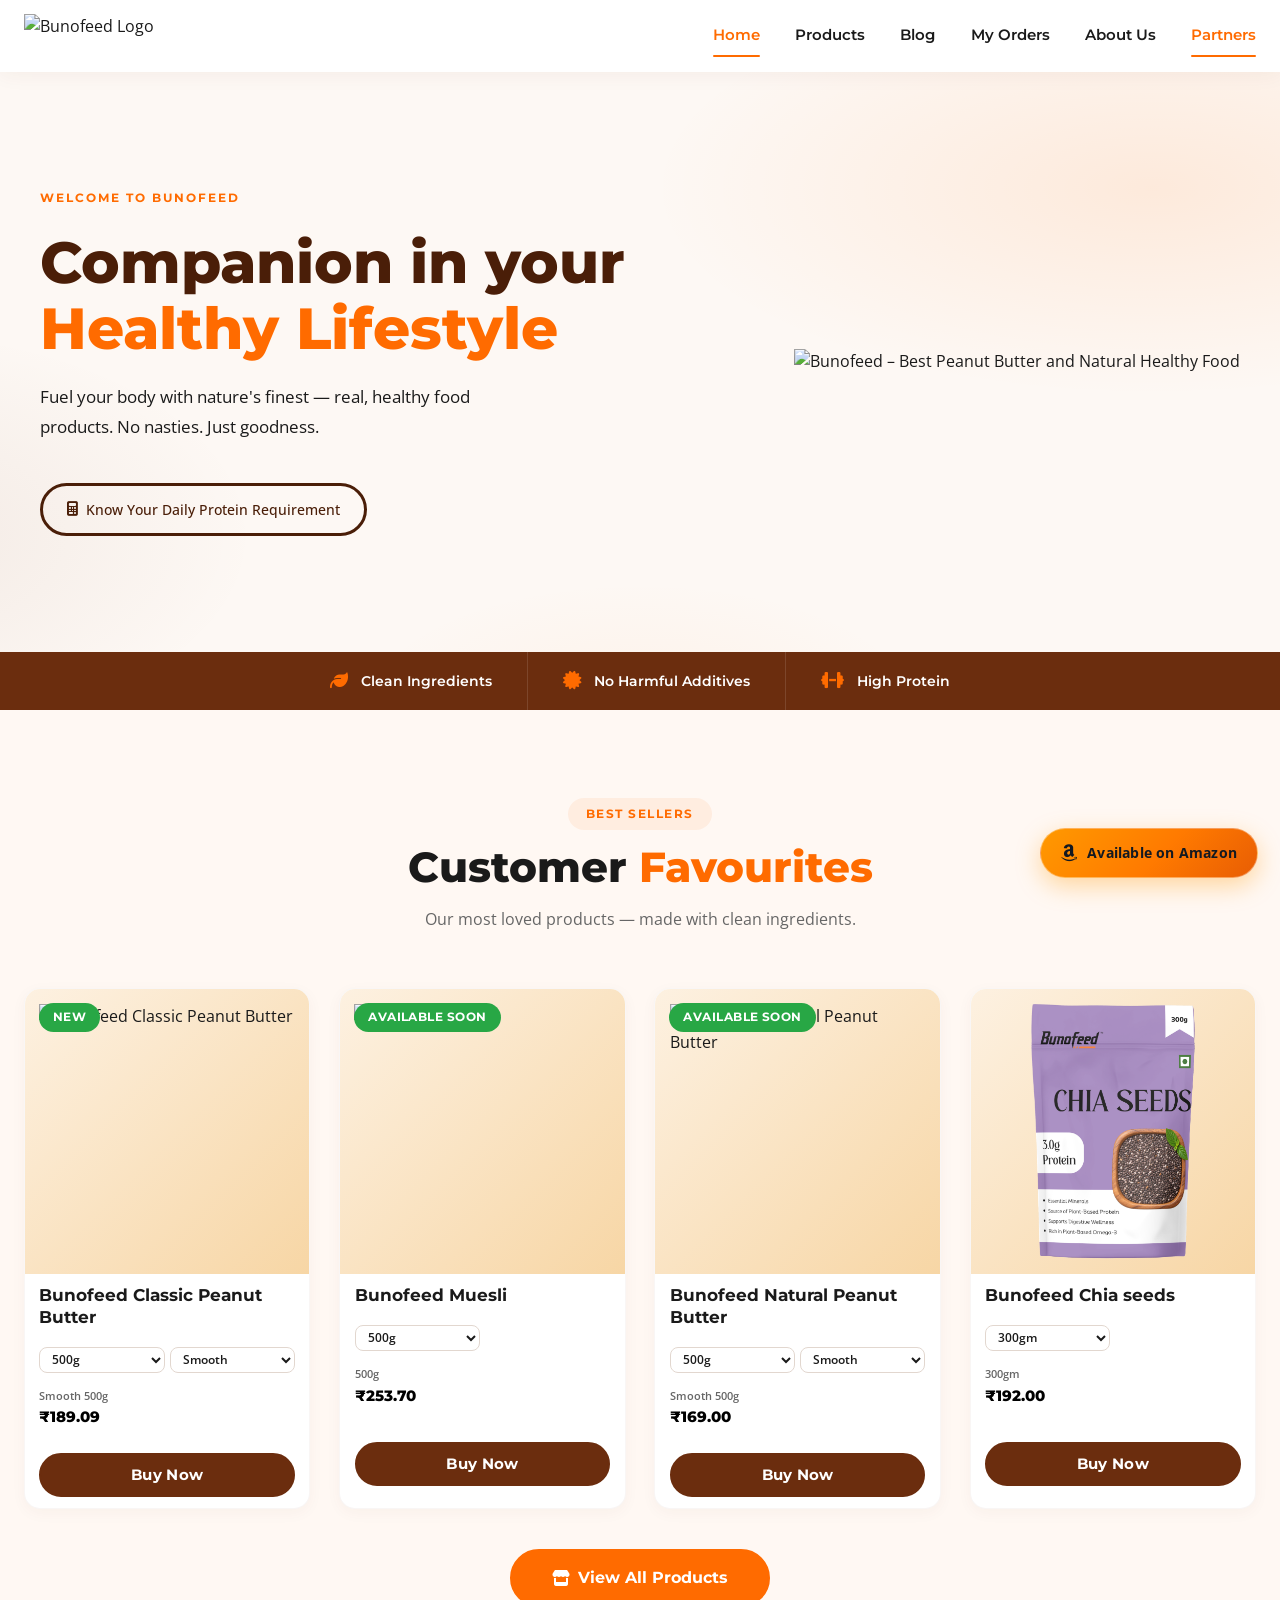
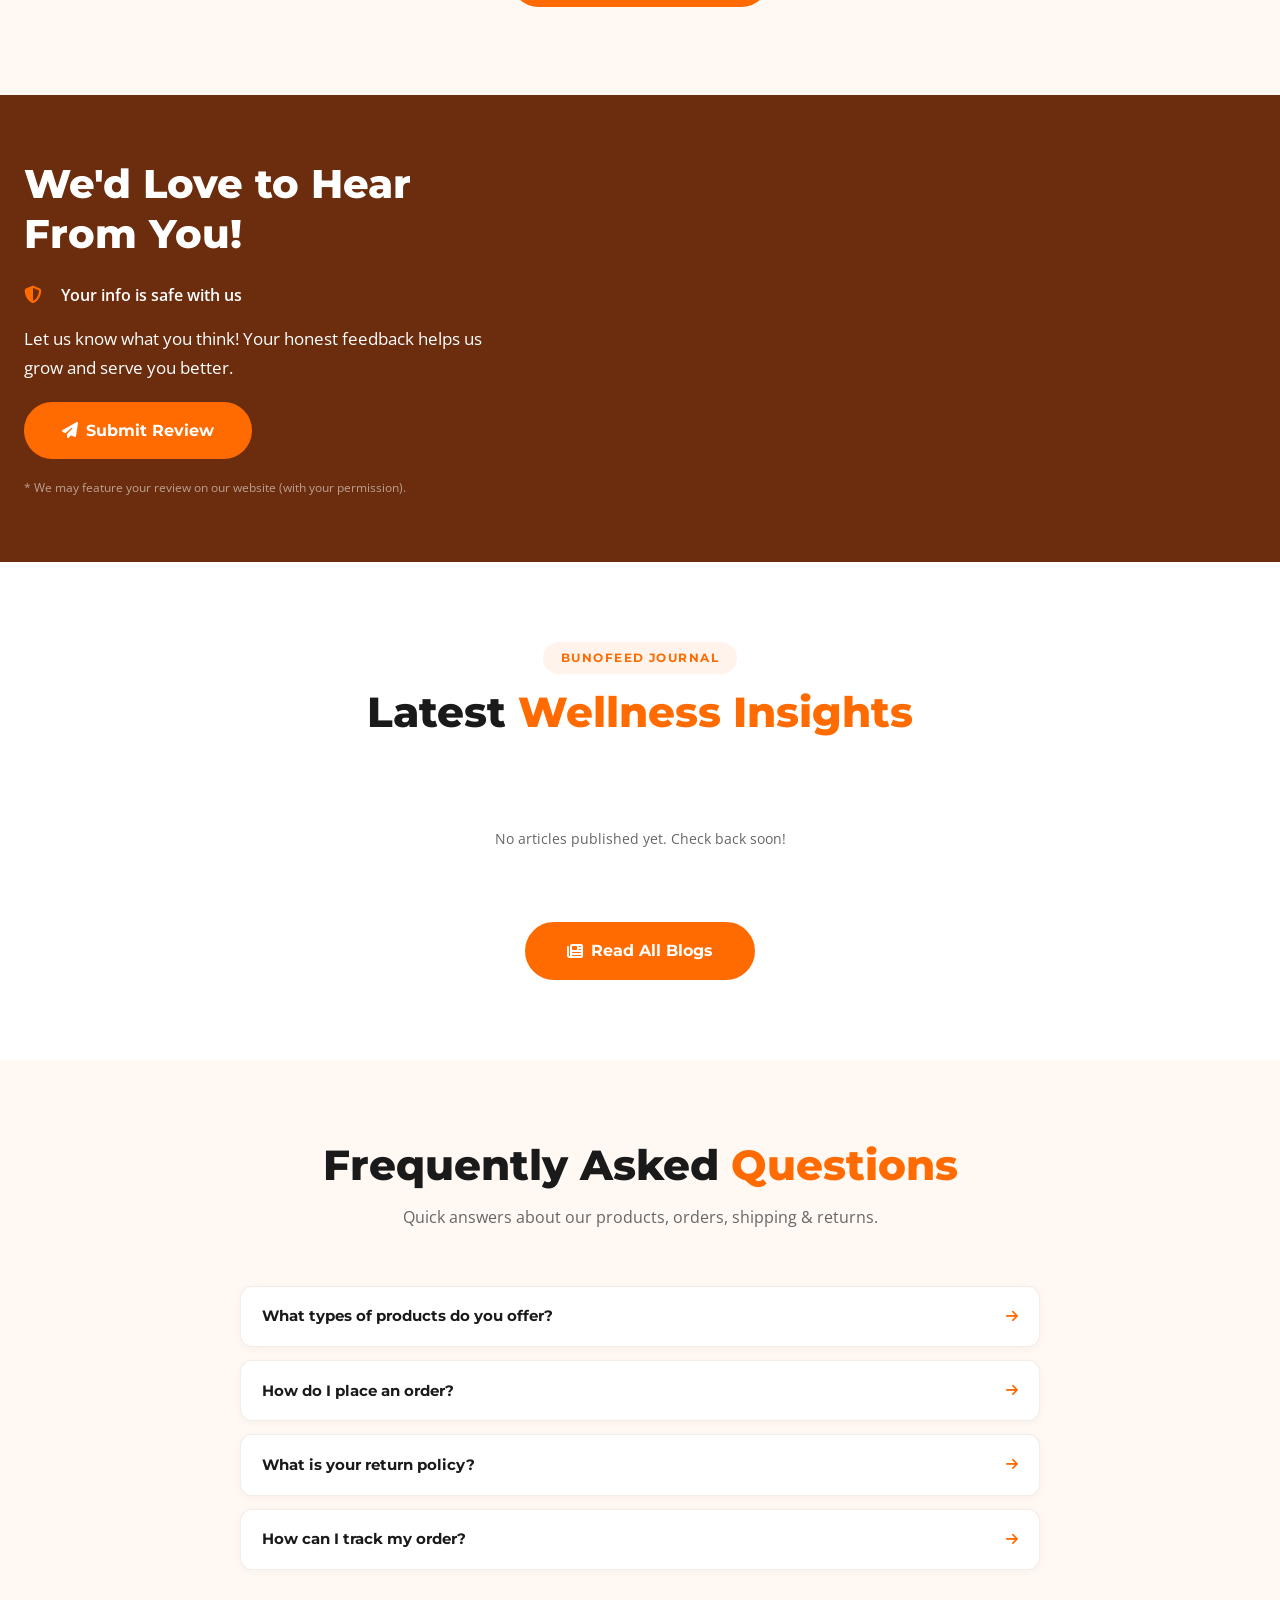
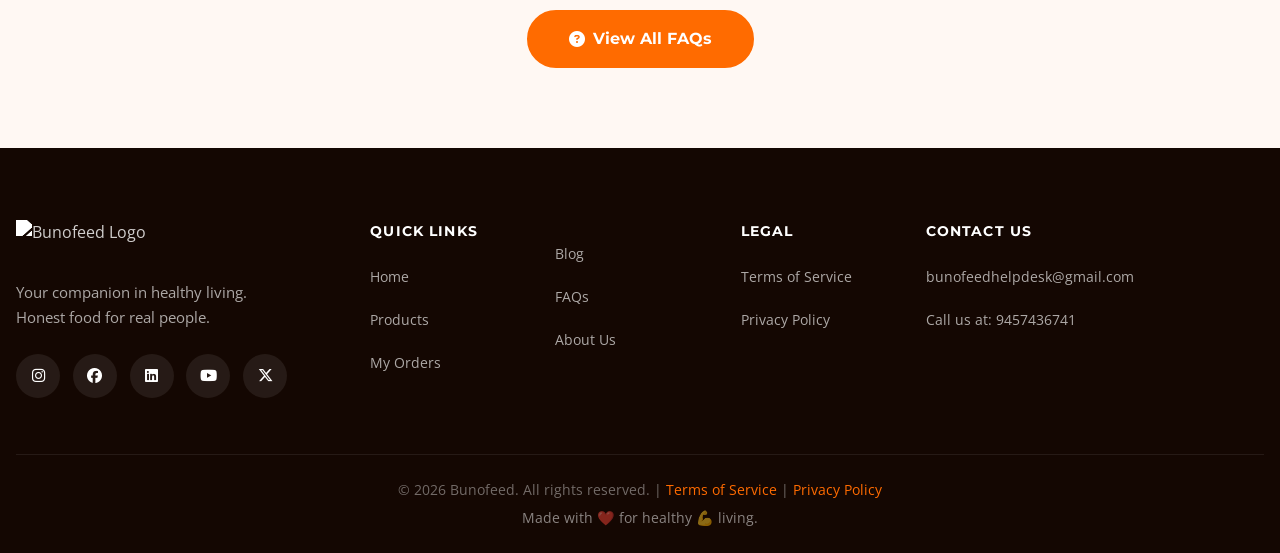
==== commit 68ee9825: "Add files via upload" ====
--- a/index.html
+++ b/index.html
@@ -17,9 +17,9 @@
   <meta name="viewport" content="width=device-width, initial-scale=1.0, viewport-fit=cover">
 
   <!-- Primary SEO -->
-  <title>Bunofeed | Healthy Food & Supplements Online – Peanut Butter, Oats, Muesli & Whey Protein</title>
-
-  <meta name="description" content="Shop premium healthy food products and fitness supplements at Bunofeed. Explore Peanut Butter, Oats, Muesli, Whey Protein, and more nutritious products delivered to your doorstep.">
+  <title>Best Peanut Butter Online in India | Bunofeed – Natural, High-Protein & No Nasties</title>
+
+  <meta name="description" content="Bunofeed makes the best peanut butter in India — natural, high-protein and free from harmful additives. Shop peanut butter, oats, muesli & whey protein delivered to your doorstep.">
 
   <meta name="robots" content="index, follow">
   <meta name="author" content="Bunofeed">
@@ -49,18 +49,18 @@
   <meta property="og:site_name" content="Bunofeed">
   <meta property="og:locale" content="en_IN">
   <meta property="og:url" content="https://bunofeed.in/">
-  <meta property="og:title" content="Bunofeed | Healthy Food & Supplements Online">
-  <meta property="og:description" content="Shop premium healthy food products and supplements including Peanut Butter, Oats, Muesli, Whey Protein and more.">
+  <meta property="og:title" content="Best Peanut Butter Online in India | Bunofeed">
+  <meta property="og:description" content="Bunofeed makes the best peanut butter in India — natural, high-protein and free from harmful additives. Plus oats, muesli, whey protein and more.">
   <meta property="og:image" content="https://bunofeed.in/images/web_cover_image2.png">
   <meta property="og:image:width" content="1200">
   <meta property="og:image:height" content="630">
-  <meta property="og:image:alt" content="Bunofeed — Clean Nutrition Products">
+  <meta property="og:image:alt" content="Bunofeed — Best Peanut Butter & Clean Nutrition Products">
 
   <!-- Twitter Card -->
   <meta name="twitter:card" content="summary_large_image">
   <meta name="twitter:site" content="@bunofeed">
-  <meta name="twitter:title" content="Bunofeed | Healthy Food & Supplements Online">
-  <meta name="twitter:description" content="Shop premium healthy food products and supplements including Peanut Butter, Oats, Muesli, Whey Protein and more.">
+  <meta name="twitter:title" content="Best Peanut Butter Online in India | Bunofeed">
+  <meta name="twitter:description" content="Bunofeed makes the best peanut butter in India — natural, high-protein and free from harmful additives. Plus oats, muesli, whey protein and more.">
   <meta name="twitter:image" content="https://bunofeed.in/images/web_cover_image2.png">
 
 
@@ -72,7 +72,7 @@
     "@type": "WebSite",
     "name": "Bunofeed",
     "url": "https://bunofeed.in/",
-    "description": "Premium healthy food products and fitness supplements — Peanut Butter, Oats, Muesli, Whey Protein delivered across India.",
+    "description": "Home of India's best peanut butter — natural, high-protein peanut butter plus oats, muesli and whey protein, delivered across India.",
     "potentialAction": {
       "@type": "SearchAction",
       "target": "https://bunofeed.in/shop.html?q={search_term_string}",
@@ -89,7 +89,7 @@
     "name": "Bunofeed",
     "url": "https://bunofeed.in/",
     "logo": "https://bunofeed.in/images/logo2.png",
-    "description": "Premium healthy food products and fitness supplements — Peanut Butter, Oats, Muesli, Whey Protein delivered across India.",
+    "description": "Home of India's best peanut butter — natural, high-protein peanut butter plus oats, muesli and whey protein, delivered across India.",
     "foundingDate": "2026",
     "email": "bunofeedhelpdesk@gmail.com",
     "areaServed": "IN",
@@ -135,7 +135,7 @@
     "url": "https://bunofeed.in/",
     "logo": "https://bunofeed.in/images/logo2.png",
     "image": "https://bunofeed.in/images/web_cover_image2.png",
-    "description": "Premium healthy food products and fitness supplements — Peanut Butter, Oats, Muesli, Whey Protein delivered across India.",
+    "description": "Home of India's best peanut butter — natural, high-protein peanut butter plus oats, muesli and whey protein, delivered across India.",
     "email": "bunofeedhelpdesk@gmail.com",
     "address": {
       "@type": "PostalAddress",
@@ -445,7 +445,7 @@
     </div>
     <div class="hero-image">
       <div class="hero-img-wrap">
-        <img src="https://bunofeed.in/images/web_cover_image2.png" alt="Bunofeed – Natural Healthy Food" class="hero-photo">
+        <img src="https://bunofeed.in/images/web_cover_image2.png" alt="Bunofeed – Best Peanut Butter and Natural Healthy Food" class="hero-photo">
 
       </div>
     </div>
